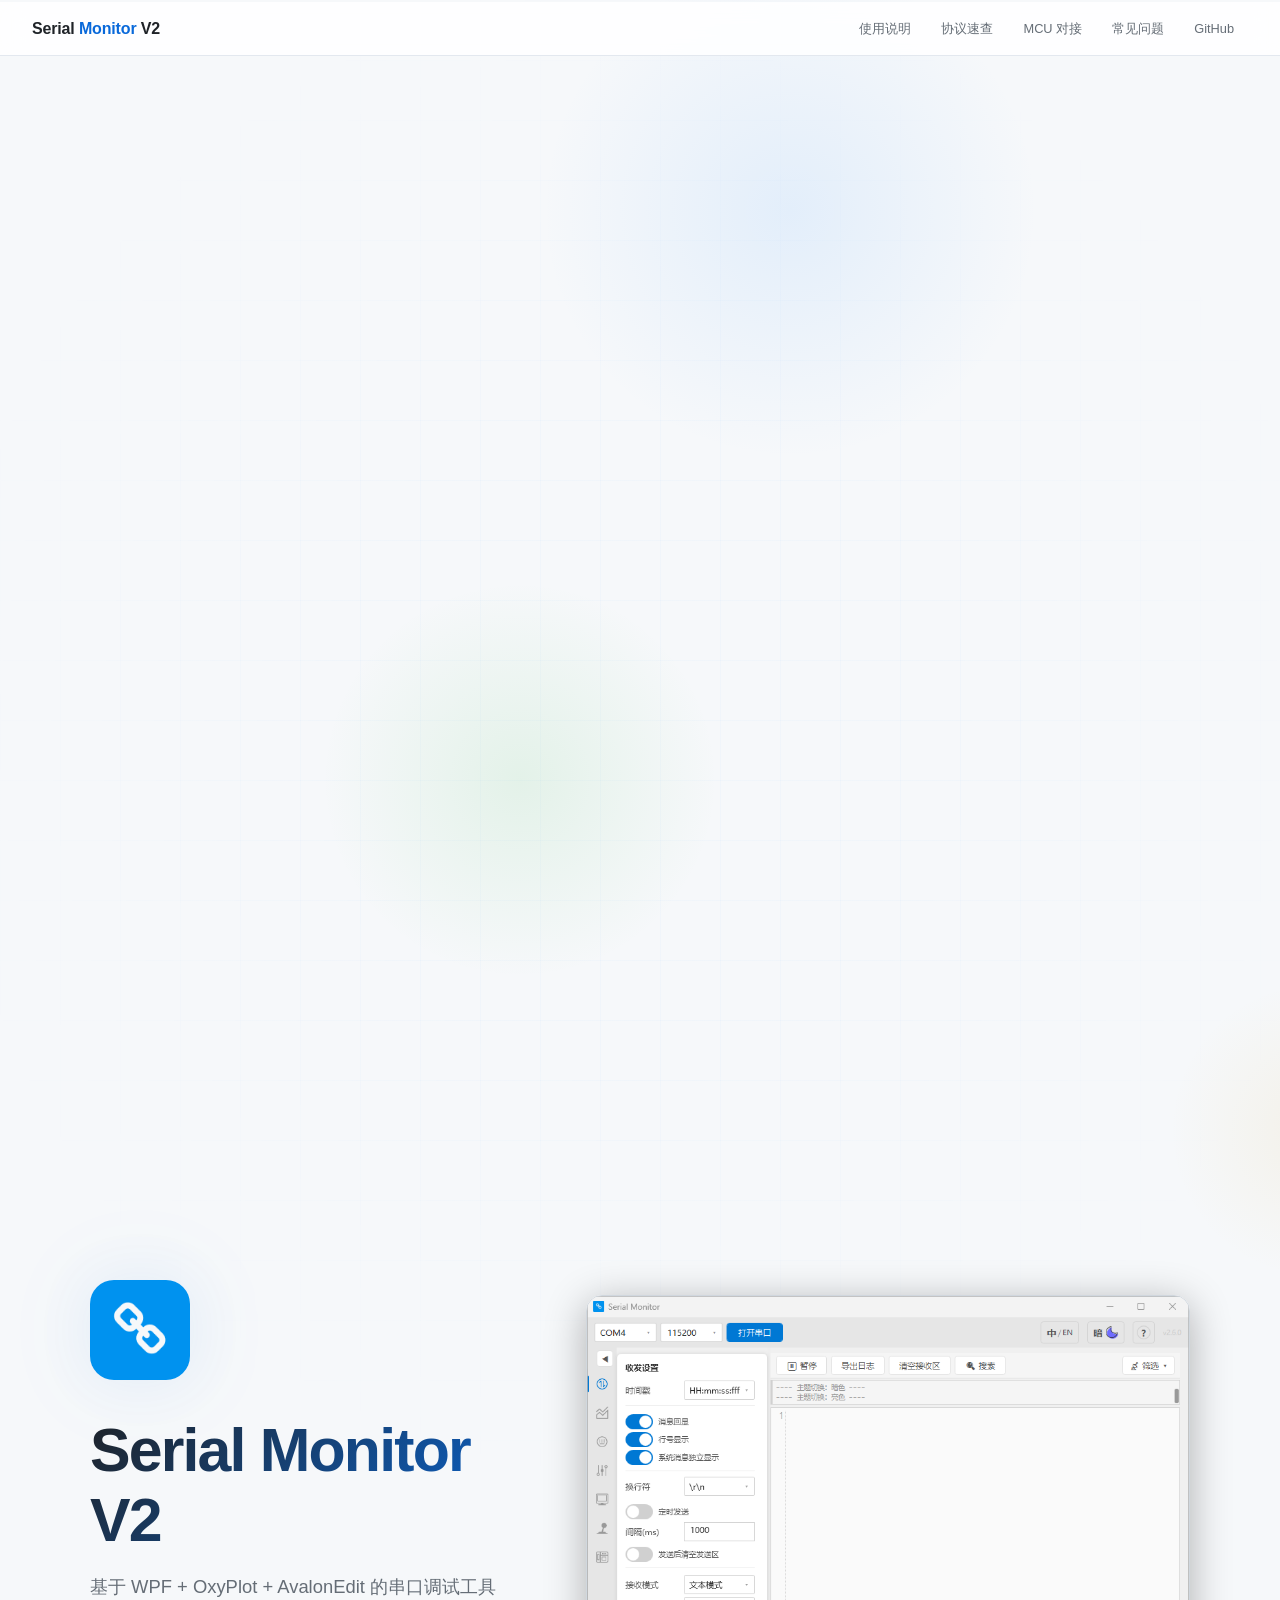
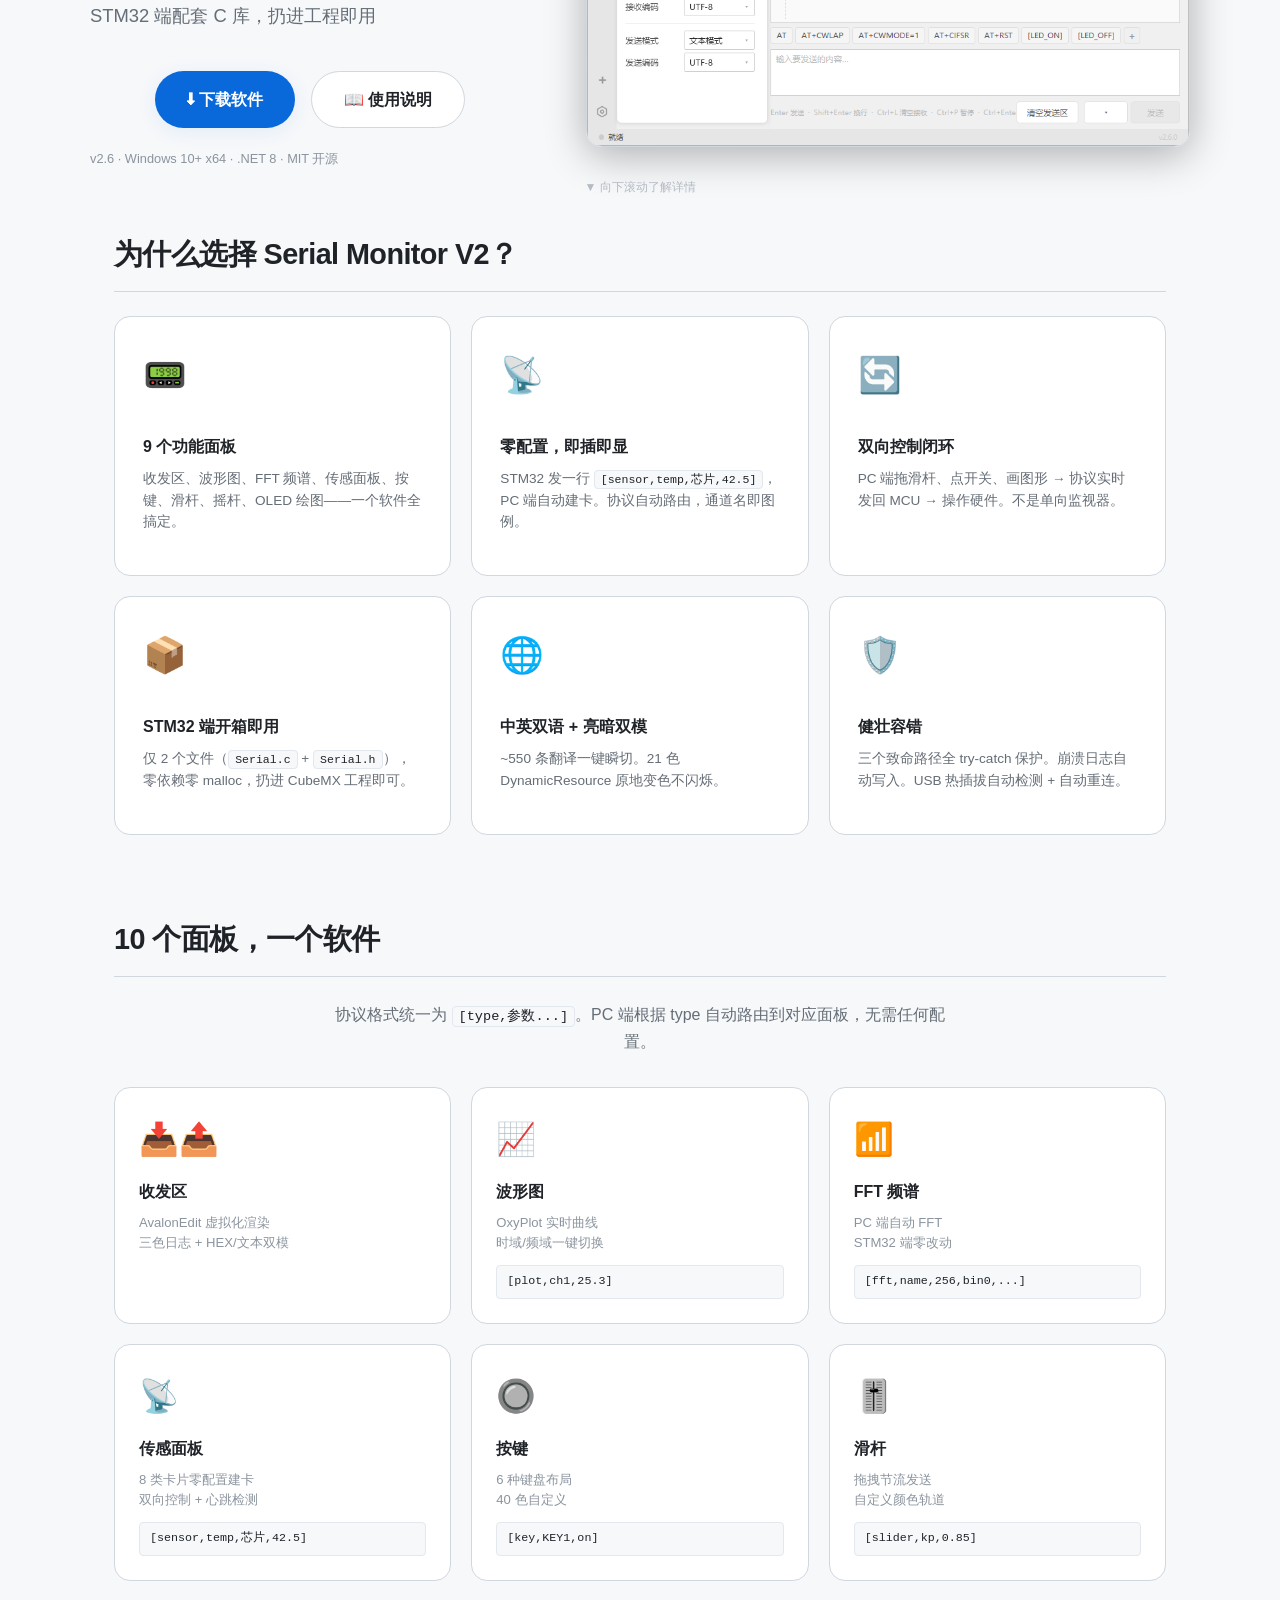
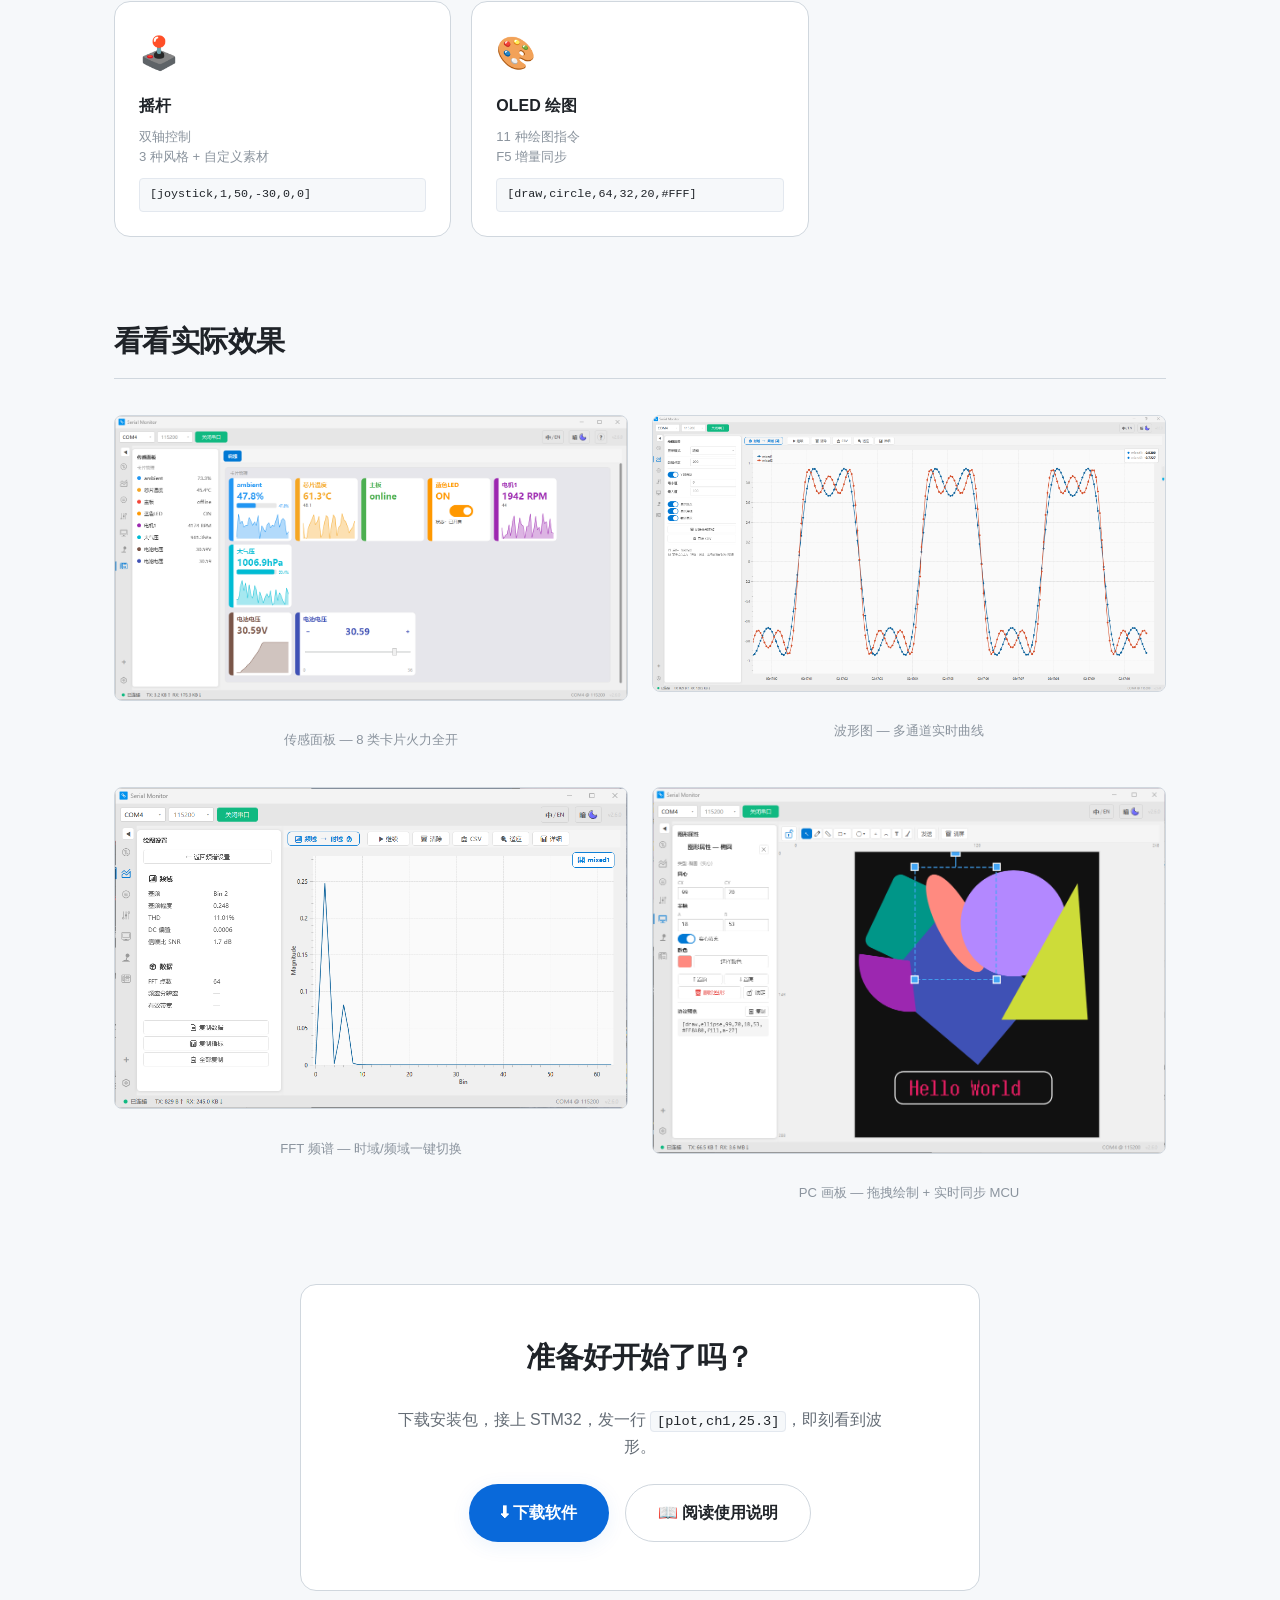
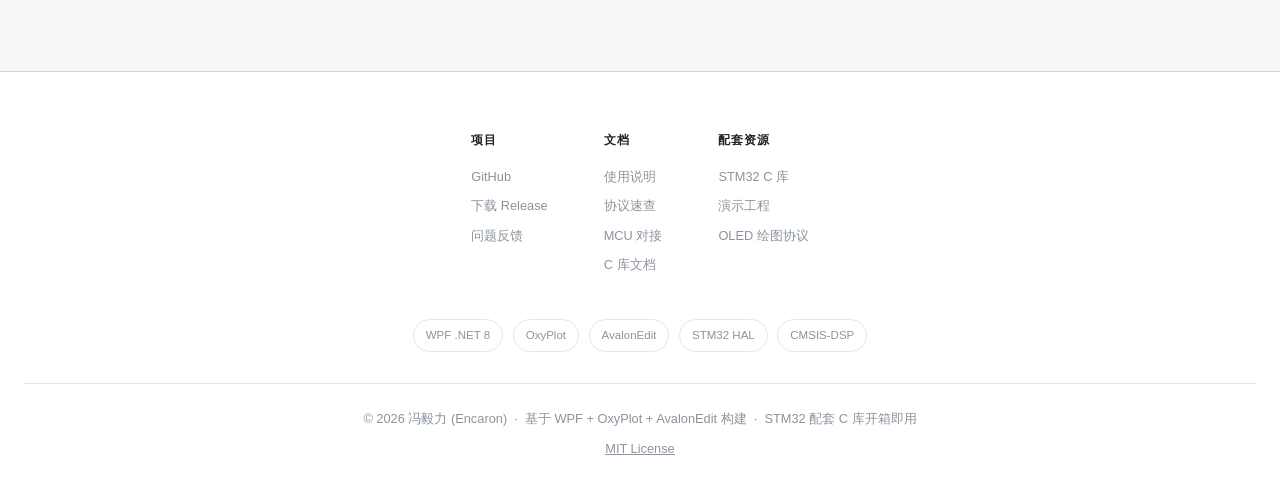
==== Serial Monitor V2/用户手册/index.html @ 31828196 "feat: 用户手册中文版 + 帮助按钮 + 清理 image 代码 - 新增 用户手册/ (3 页 HTML + CSS + JS + 20 张截图)   - index.html: 落地页 (He" ====
<!DOCTYPE html>
<html lang="zh-CN">
<head>
<meta charset="UTF-8">
<meta name="viewport" content="width=device-width, initial-scale=1.0">
<title>Serial Monitor V2 — 串口调试工具</title>
<link rel="stylesheet" href="manual.css">
</head>
<body>
<div id="scroll-progress"></div>

<!-- ═══════════ TOP NAV ═══════════ -->
<header id="topnav">
    <a href="index.html" class="brand">Serial <span>Monitor</span> V2</a>
    <nav>
        <a href="manual.html">使用说明</a>
        <a href="manual.html#protocol">协议速查</a>
        <a href="manual.html#mcu">MCU 对接</a>
        <a href="manual.html#faq">常见问题</a>
        <a href="https://github.com/Encaron/SerialMonitor" target="_blank">GitHub</a>
    </nav>
</header>

<!-- ═══════════ HERO — split layout ═══════════ -->
<section id="hero">
    <div class="hero-orb orb-1"></div>
    <div class="hero-orb orb-2"></div>
    <div class="hero-orb orb-3"></div>
    <div class="hero-particles"></div>
    <div class="hero-split">
        <div class="hero-left">
            <img src="images/logo.png" alt="Serial Monitor V2" class="logo-icon" style="object-fit:contain">
            <h1>Serial Monitor V2</h1>
            <p class="subtitle">
                基于 WPF + OxyPlot + AvalonEdit 的串口调试工具<br>
                STM32 端配套 C 库，扔进工程即用
            </p>
            <div class="hero-buttons">
                <a href="https://github.com/Encaron/SerialMonitor/releases" class="btn-hero primary" target="_blank">
                    ⬇ 下载软件
                </a>
                <a href="manual.html" class="btn-hero secondary">
                    📖 使用说明
                </a>
            </div>
            <p class="hero-meta">
                v2.6 · Windows 10+ x64 · .NET 8 · MIT 开源
            </p>
        </div>
        <div class="hero-right">
            <img src="images/overview.png" alt="Serial Monitor V2 主界面" class="hero-screenshot">
        </div>
    </div>
    <div class="scroll-hint">▼ 向下滚动了解详情</div>
</section>

<!-- ═══════════ FEATURES ═══════════ -->
<div class="content-section" id="home-features">
    <h2>为什么选择 Serial Monitor V2？</h2>
    <div class="feature-grid">
        <div class="feature-card">
            <div class="feature-icon">📟</div>
            <h4>9 个功能面板</h4>
            <p>收发区、波形图、FFT 频谱、传感面板、按键、滑杆、摇杆、OLED 绘图——一个软件全搞定。</p>
        </div>
        <div class="feature-card">
            <div class="feature-icon">📡</div>
            <h4>零配置，即插即显</h4>
            <p>STM32 发一行 <code>[sensor,temp,芯片,42.5]</code>，PC 端自动建卡。协议自动路由，通道名即图例。</p>
        </div>
        <div class="feature-card">
            <div class="feature-icon">🔄</div>
            <h4>双向控制闭环</h4>
            <p>PC 端拖滑杆、点开关、画图形 → 协议实时发回 MCU → 操作硬件。不是单向监视器。</p>
        </div>
        <div class="feature-card">
            <div class="feature-icon">📦</div>
            <h4>STM32 端开箱即用</h4>
            <p>仅 2 个文件（<code>Serial.c</code> + <code>Serial.h</code>），零依赖零 malloc，扔进 CubeMX 工程即可。</p>
        </div>
        <div class="feature-card">
            <div class="feature-icon">🌐</div>
            <h4>中英双语 + 亮暗双模</h4>
            <p>~550 条翻译一键瞬切。21 色 DynamicResource 原地变色不闪烁。</p>
        </div>
        <div class="feature-card">
            <div class="feature-icon">🛡️</div>
            <h4>健壮容错</h4>
            <p>三个致命路径全 try-catch 保护。崩溃日志自动写入。USB 热插拔自动检测 + 自动重连。</p>
        </div>
    </div>
</div>

<!-- ═══════════ PANELS STRIP ═══════════ -->
<div class="content-section">
    <h2>10 个面板，一个软件</h2>
    <p style="text-align:center;max-width:640px;margin:0 auto 32px">协议格式统一为 <code>[type,参数...]</code>。PC 端根据 type 自动路由到对应面板，无需任何配置。</p>
    <div class="panel-grid">
        <div class="panel-card"><div class="card-icon">📥📤</div><h4>收发区</h4><p>AvalonEdit 虚拟化渲染<br>三色日志 + HEX/文本双模</p></div>
        <div class="panel-card"><div class="card-icon">📈</div><h4>波形图</h4><p>OxyPlot 实时曲线<br>时域/频域一键切换</p><code>[plot,ch1,25.3]</code></div>
        <div class="panel-card"><div class="card-icon">📶</div><h4>FFT 频谱</h4><p>PC 端自动 FFT<br>STM32 端零改动</p><code>[fft,name,256,bin0,...]</code></div>
        <div class="panel-card"><div class="card-icon">📡</div><h4>传感面板</h4><p>8 类卡片零配置建卡<br>双向控制 + 心跳检测</p><code>[sensor,temp,芯片,42.5]</code></div>
        <div class="panel-card"><div class="card-icon">🔘</div><h4>按键</h4><p>6 种键盘布局<br>40 色自定义</p><code>[key,KEY1,on]</code></div>
        <div class="panel-card"><div class="card-icon">🎚️</div><h4>滑杆</h4><p>拖拽节流发送<br>自定义颜色轨道</p><code>[slider,kp,0.85]</code></div>
        <div class="panel-card"><div class="card-icon">🕹️</div><h4>摇杆</h4><p>双轴控制<br>3 种风格 + 自定义素材</p><code>[joystick,1,50,-30,0,0]</code></div>
        <div class="panel-card"><div class="card-icon">🎨</div><h4>OLED 绘图</h4><p>11 种绘图指令<br>F5 增量同步</p><code>[draw,circle,64,32,20,#FFF]</code></div>
    </div>
</div>

<!-- ═══════════ SHOWCASE ═══════════ -->
<div class="content-section">
    <h2>看看实际效果</h2>
    <div class="showcase-grid">
        <figure><img src="images/sensor-fire.png" alt="传感面板" loading="lazy"><figcaption>传感面板 — 8 类卡片火力全开</figcaption></figure>
        <figure><img src="images/plot-waveform.png" alt="波形图" loading="lazy"><figcaption>波形图 — 多通道实时曲线</figcaption></figure>
        <figure><img src="images/plot-fft.png" alt="FFT 频谱" loading="lazy"><figcaption>FFT 频谱 — 时域/频域一键切换</figcaption></figure>
        <figure><img src="images/oled-canvas.png" alt="PC 画板" loading="lazy"><figcaption>PC 画板 — 拖拽绘制 + 实时同步 MCU</figcaption></figure>
    </div>
</div>

<!-- ═══════════ CTA ═══════════ -->
<div class="content-section" style="text-align:center">
    <div class="cta-box">
        <h2 style="border:none;margin-bottom:12px">准备好开始了吗？</h2>
        <p style="max-width:500px;margin:0 auto 24px">下载安装包，接上 STM32，发一行 <code>[plot,ch1,25.3]</code>，即刻看到波形。</p>
        <div style="display:flex;gap:16px;justify-content:center;flex-wrap:wrap">
            <a href="https://github.com/Encaron/SerialMonitor/releases" class="btn-hero primary" target="_blank">⬇ 下载软件</a>
            <a href="manual.html" class="btn-hero secondary">📖 阅读使用说明</a>
        </div>
    </div>
</div>

<!-- ═══════════ FOOTER ═══════════ -->
<footer id="footer">
    <div class="footer-grid">
        <div class="footer-col">
            <h5>项目</h5>
            <a href="https://github.com/Encaron/SerialMonitor" target="_blank">GitHub</a>
            <a href="https://github.com/Encaron/SerialMonitor/releases" target="_blank">下载 Release</a>
            <a href="https://github.com/Encaron/SerialMonitor/issues" target="_blank">问题反馈</a>
        </div>
        <div class="footer-col">
            <h5>文档</h5>
            <a href="manual.html">使用说明</a>
            <a href="manual.html#protocol">协议速查</a>
            <a href="manual.html#mcu">MCU 对接</a>
            <a href="https://github.com/Encaron/SerialMonitor/blob/master/Serial_C_Language/README.md" target="_blank">C 库文档</a>
        </div>
        <div class="footer-col">
            <h5>配套资源</h5>
            <a href="https://github.com/Encaron/SerialMonitor/tree/master/Serial_C_Language" target="_blank">STM32 C 库</a>
            <a href="https://github.com/Encaron/SerialMonitor/tree/master/Serial_C_Language/example" target="_blank">演示工程</a>
            <a href="https://github.com/Encaron/SerialMonitor/blob/master/Serial%20Monitor%20V2/Docs/MCU/OLED绘图协议.md" target="_blank">OLED 绘图协议</a>
        </div>
    </div>

    <div class="tech-stack">
        <span>WPF .NET 8</span>
        <span>OxyPlot</span>
        <span>AvalonEdit</span>
        <span>STM32 HAL</span>
        <span>CMSIS-DSP</span>
    </div>

    <div class="copyright">
        <p>© 2026 冯毅力 (Encaron) &nbsp;·&nbsp; 基于 WPF + OxyPlot + AvalonEdit 构建 &nbsp;·&nbsp; STM32 配套 C 库开箱即用</p>
        <p style="margin-top:4px">
            <a href="https://github.com/Encaron/SerialMonitor/blob/master/LICENSE" target="_blank" style="color:var(--text-muted)">MIT License</a>
        </p>
    </div>
</footer>

<button id="back-to-top" title="回到顶部">↑</button>
<script src="manual.js"></script>
</body>
</html>
---- Serial Monitor V2/用户手册/manual.css ----
/* ═══════════════════════════════════════════════════════════
   Serial Monitor V2 — Landing Page + User Manual
   Dark-tech aesthetic, light/dark via prefers-color-scheme
   ═══════════════════════════════════════════════════════════ */

/* ── CSS Variables ── */
:root {
    --bg:            #0d1117;
    --bg-elevated:   #161b22;
    --bg-card:       #1c2333;
    --text:          #e6edf3;
    --text-secondary:#8b949e;
    --text-muted:    #6e7681;
    --accent:        #58a6ff;
    --accent-glow:   rgba(88,166,255,0.15);
    --green:         #3fb950;
    --green-glow:    rgba(63,185,80,0.2);
    --orange:        #d2991d;
    --code-bg:       #0d1117;
    --border:        #30363d;
    --border-subtle: #21262d;
    --table-stripe:  #161b22;
    --callout-bg:    #1a2332;
    --callout-border:#30363d;
    --radius:        8px;
    --radius-lg:     16px;
    --max-width:     1100px;
    --transition:    0.2s cubic-bezier(0.4, 0, 0.2, 1);
}

@media (prefers-color-scheme: light) {
    :root {
        --bg:            #f6f8fa;
        --bg-elevated:   #ffffff;
        --bg-card:       #ffffff;
        --text:          #1f2328;
        --text-secondary:#656d76;
        --text-muted:    #8b949e;
        --accent:        #0969da;
        --accent-glow:   rgba(9,105,218,0.08);
        --green:         #1a7f37;
        --green-glow:    rgba(26,127,55,0.1);
        --orange:        #9a6700;
        --code-bg:       #f6f8fa;
        --border:        #d0d7de;
        --border-subtle: #e3e8ef;
        --table-stripe:  #f6f8fa;
        --callout-bg:    #ddf4ff;
        --callout-border:#54aeff;
    }
}

/* ── Reset ── */
*, *::before, *::after { box-sizing: border-box; margin: 0; padding: 0; }
html { scroll-behavior: smooth; font-size: 16px; }
body {
    font-family: -apple-system, BlinkMacSystemFont, "Segoe UI", "Noto Sans SC",
                 "Helvetica Neue", Arial, sans-serif;
    background: var(--bg);
    color: var(--text);
    line-height: 1.7;
    overflow-x: hidden;
}

/* ── Scroll progress bar ── */
#scroll-progress {
    position: fixed; top: 0; left: 0; height: 2px;
    background: linear-gradient(90deg, var(--accent), var(--green));
    z-index: 200; width: 0%; transition: width 0.1s linear;
}

/* ── Top Nav Bar ── */
#topnav {
    position: fixed; top: 2px; left: 0; right: 0; z-index: 100;
    background: color-mix(in srgb, var(--bg-elevated) 85%, transparent);
    border-bottom: 1px solid var(--border-subtle);
    backdrop-filter: blur(12px); -webkit-backdrop-filter: blur(12px);
    display: flex; align-items: center; justify-content: space-between;
    padding: 0 32px; height: 54px;
}
#topnav .brand { font-weight: 700; font-size: 1rem; color: var(--text); text-decoration: none; letter-spacing: -0.01em; }
#topnav .brand span { color: var(--accent); }
#topnav nav { display: flex; gap: 2px; }
#topnav nav a {
    color: var(--text-secondary); text-decoration: none;
    font-size: 0.8rem; padding: 6px 14px; border-radius: 6px;
    transition: color var(--transition), background var(--transition);
}
#topnav nav a:hover { color: var(--text); background: var(--border-subtle); }
#topnav nav a:focus-visible { outline: 2px solid var(--accent); outline-offset: -2px; border-radius: 6px; }

/* ── Hero Section ── */
#hero {
    min-height: 100vh; display: flex; flex-direction: column;
    align-items: center; justify-content: center; text-align: center;
    padding: 80px 24px 60px;
    position: relative; overflow: hidden;
}
#hero::before {
    content: '';
    position: absolute; inset: 0;
    background-image:
        linear-gradient(rgba(88,166,255,0.03) 1px, transparent 1px),
        linear-gradient(90deg, rgba(88,166,255,0.03) 1px, transparent 1px);
    background-size: 60px 60px;
    mask-image: radial-gradient(ellipse 80% 60% at 50% 40%, black 30%, transparent 70%);
    -webkit-mask-image: radial-gradient(ellipse 80% 60% at 50% 40%, black 30%, transparent 70%);
}
#hero > * { position: relative; z-index: 1; }
#hero .logo-icon {
    width: 100px; height: 100px; margin-bottom: 28px;
    border-radius: 24px;
    box-shadow: 0 0 60px var(--accent-glow), 0 0 120px rgba(88,166,255,0.06);
    animation: logoPulse 3s ease-in-out infinite;
    background: transparent;
}
@keyframes logoPulse {
    0%, 100% { box-shadow: 0 0 60px var(--accent-glow), 0 0 120px rgba(88,166,255,0.06); }
    50% { box-shadow: 0 0 80px rgba(88,166,255,0.25), 0 0 160px rgba(88,166,255,0.1); }
}
#hero h1 {
    font-size: clamp(2.2rem, 5vw, 3.8rem); font-weight: 800;
    letter-spacing: -0.03em; line-height: 1.15; margin-bottom: 16px;
    background: linear-gradient(135deg, var(--text) 0%, var(--accent) 100%);
    -webkit-background-clip: text; -webkit-text-fill-color: transparent;
    background-clip: text;
}
#hero .subtitle {
    font-size: 1.15rem; color: var(--text-secondary); max-width: 560px;
    margin-bottom: 40px; line-height: 1.6;
}
#hero .hero-buttons { display: flex; gap: 16px; flex-wrap: wrap; justify-content: center; }
.btn-hero {
    display: inline-flex; align-items: center; gap: 8px;
    padding: 14px 32px; border-radius: 50px; font-size: 1rem;
    font-weight: 600; text-decoration: none; cursor: pointer;
    transition: transform var(--transition), box-shadow var(--transition), border-color var(--transition);
    border: none; position: relative;
}
.btn-hero:hover { transform: translateY(-2px); }
.btn-hero:focus-visible { outline: 2px solid var(--accent); outline-offset: 3px; }
.btn-hero.primary {
    background: var(--accent); color: #fff;
    box-shadow: 0 4px 20px var(--accent-glow);
}
.btn-hero.primary:hover { box-shadow: 0 6px 28px var(--accent-glow), 0 0 0 4px var(--accent-glow); }
.btn-hero.secondary {
    background: var(--bg-card); color: var(--text);
    border: 1px solid var(--border);
}
.btn-hero.secondary:hover { border-color: var(--accent); box-shadow: 0 2px 12px var(--accent-glow); }
#hero .scroll-hint {
    position: absolute; bottom: 32px; left: 50%; transform: translateX(-50%);
    color: var(--text-muted); font-size: 0.75rem;
    animation: bounce 2s ease-in-out infinite;
    opacity: 0.6;
}
@keyframes bounce {
    0%, 100% { transform: translateX(-50%) translateY(0); opacity: 0.6; }
    50% { transform: translateX(-50%) translateY(10px); opacity: 1; }
}

/* ── Features strip (old) ── */
#features-strip {
    display: flex; flex-wrap: wrap; justify-content: center; gap: 40px;
    max-width: var(--max-width); margin: -20px auto 80px; padding: 0 24px;
}
#features-strip .feat {
    text-align: center; flex: 1; min-width: 130px; max-width: 180px;
    padding: 20px 12px; border-radius: var(--radius);
    transition: background var(--transition);
}
#features-strip .feat:hover { background: var(--bg-card); }
#features-strip .feat .icon { font-size: 2rem; margin-bottom: 8px; transition: transform var(--transition); }
#features-strip .feat:hover .icon { transform: scale(1.15); }
#features-strip .feat .label { font-size: 0.85rem; font-weight: 600; color: var(--text); }
#features-strip .feat .desc { font-size: 0.75rem; color: var(--text-muted); margin-top: 4px; }

/* ── Hero floating orbs ── */
.hero-orb {
    position: absolute; border-radius: 50%; pointer-events: none; z-index: 0;
}
.orb-1 {
    width: 500px; height: 500px; top: -120px; right: -150px;
    background: radial-gradient(circle, rgba(88,166,255,0.12) 0%, transparent 70%);
    animation: orbFloat1 10s ease-in-out infinite;
}
.orb-2 {
    width: 400px; height: 400px; bottom: 5%; left: -120px;
    background: radial-gradient(circle, rgba(63,185,80,0.1) 0%, transparent 70%);
    animation: orbFloat2 8s ease-in-out infinite;
}
.orb-3 {
    width: 300px; height: 300px; top: 40%; left: 55%;
    background: radial-gradient(circle, rgba(210,153,29,0.08) 0%, transparent 70%);
    animation: orbFloat3 12s ease-in-out infinite;
}
@keyframes orbFloat1 {
    0%, 100% { transform: translate(0, 0) scale(1); }
    33%  { transform: translate(-40px, 30px) scale(1.1); }
    66%  { transform: translate(20px, -20px) scale(0.9); }
}
@keyframes orbFloat2 {
    0%, 100% { transform: translate(0, 0) scale(1); }
    50%  { transform: translate(50px, -25px) scale(1.15); }
}
@keyframes orbFloat3 {
    0%, 100% { transform: translate(0, 0) scale(1); }
    25%  { transform: translate(-30px, -30px) scale(0.85); }
    75%  { transform: translate(25px, 20px) scale(1.1); }
}

/* ── Hero twinkling particles ── */
.hero-particles {
    position: absolute; inset: 0; pointer-events: none; z-index: 0;
    background-image:
        radial-gradient(2px 2px at 10% 20%, rgba(88,166,255,0.7), transparent),
        radial-gradient(2px 2px at 25% 10%, rgba(88,166,255,0.5), transparent),
        radial-gradient(1px 1px at 35% 45%, rgba(255,255,255,0.6), transparent),
        radial-gradient(2px 2px at 55% 18%, rgba(63,185,80,0.6), transparent),
        radial-gradient(1px 1px at 70% 35%, rgba(88,166,255,0.7), transparent),
        radial-gradient(2px 2px at 80% 60%, rgba(210,153,29,0.55), transparent),
        radial-gradient(1px 1px at 15% 65%, rgba(255,255,255,0.5), transparent),
        radial-gradient(2px 2px at 45% 75%, rgba(63,185,80,0.6), transparent),
        radial-gradient(1px 1px at 60% 85%, rgba(88,166,255,0.65), transparent),
        radial-gradient(2px 2px at 88% 15%, rgba(210,153,29,0.55), transparent),
        radial-gradient(1px 1px at 92% 50%, rgba(255,255,255,0.5), transparent),
        radial-gradient(2px 2px at 30% 90%, rgba(88,166,255,0.6), transparent);
    animation: particlesFade 3s ease-in-out infinite alternate;
}
@keyframes particlesFade {
    0% { opacity: 0.5; }
    100% { opacity: 1; }
}

/* ── Hero split layout ── */
.hero-split {
    display: flex; align-items: center; gap: 56px; max-width: 1100px;
    width: 100%; text-align: left;
}
.hero-left { flex: 0 0 auto; max-width: 440px; }
.hero-right { flex: 1; min-width: 0; }
.hero-screenshot {
    width: 100%; border-radius: var(--radius-lg);
    border: 1px solid var(--border);
    box-shadow: 0 8px 40px rgba(0,0,0,0.3);
    transition: box-shadow var(--transition);
}
.hero-screenshot:hover { box-shadow: 0 12px 56px rgba(88,166,255,0.15); }
.hero-meta {
    margin-top: 20px; font-size: 0.8rem; color: var(--text-muted);
}

/* ── Feature cards grid ── */
.feature-grid {
    display: grid; grid-template-columns: repeat(auto-fill, minmax(300px, 1fr));
    gap: 20px; margin: 24px 0;
}
.feature-card {
    background: var(--bg-card); border: 1px solid var(--border);
    border-radius: var(--radius-lg); padding: 28px;
    transition: border-color var(--transition), box-shadow var(--transition);
}
.feature-card:hover {
    border-color: var(--accent);
    box-shadow: 0 4px 20px var(--accent-glow);
}
.feature-card .feature-icon { font-size: 2.2rem; margin-bottom: 14px; }
.feature-card h4 { font-size: 1.05rem; margin: 0 0 8px; color: var(--text); }
.feature-card p { font-size: 0.85rem; color: var(--text-muted); margin: 0; line-height: 1.6; }
.feature-card code { font-size: 0.78rem; }

/* ── Showcase grid ── */
.showcase-grid {
    display: grid; grid-template-columns: repeat(auto-fill, minmax(400px, 1fr));
    gap: 24px; margin: 24px 0;
}
.showcase-grid figure { margin: 0; }
.showcase-grid img {
    width: 100%; border-radius: var(--radius); border: 1px solid var(--border);
    transition: transform var(--transition), box-shadow var(--transition);
}
.showcase-grid img:hover { transform: translateY(-3px); box-shadow: 0 8px 30px rgba(0,0,0,0.25); }
.showcase-grid figcaption {
    text-align: center; font-size: 0.82rem; color: var(--text-muted); margin-top: 8px;
}

/* ── CTA box ── */
.cta-box {
    background: var(--bg-card); border: 1px solid var(--border);
    border-radius: var(--radius-lg); padding: 48px 24px;
    max-width: 680px; margin: 0 auto;
}

/* ── Content sections ── */
.content-section {
    max-width: var(--max-width); margin: 0 auto 80px; padding: 0 24px;
}
.content-section h2 {
    font-size: 1.8rem; font-weight: 700; margin-bottom: 24px;
    padding-bottom: 12px; border-bottom: 1px solid var(--border);
    letter-spacing: -0.02em;
}
.content-section h3 {
    font-size: 1.4rem; font-weight: 700; margin: 40px 0 16px;
    padding-left: 14px; border-left: 3px solid var(--accent);
    color: var(--accent);
}
.content-section h4 {
    font-size: 1rem; font-weight: 600; margin: 28px 0 8px;
    color: var(--text);
}
.content-section p { margin-bottom: 14px; color: var(--text-secondary); }
.content-section p strong { color: var(--text); }
.content-section a { color: var(--accent); text-decoration: none; }
.content-section a:hover { text-decoration: underline; }
.content-section ol { padding-left: 24px; margin-bottom: 14px; color: var(--text-secondary); }
.content-section ol li { margin-bottom: 8px; }

/* ── Section entrance animation ── */
.content-section {
    animation: fadeUp 0.5s ease-out both;
    animation-timeline: view();
    animation-range: entry 5% cover 15%;
}
@keyframes fadeUp {
    from { opacity: 0; transform: translateY(20px); }
    to   { opacity: 1; transform: translateY(0); }
}

/* ── Code blocks ── */
.content-section pre {
    background: var(--code-bg); border: 1px solid var(--border);
    padding: 16px 20px; border-radius: var(--radius); overflow-x: auto;
    font-family: "Cascadia Code", "Fira Code", "JetBrains Mono", "SF Mono", Consolas, "Microsoft YaHei", "Noto Sans SC", monospace;
    font-size: 0.85rem; line-height: 1.75; margin: 16px 0; tab-size: 4;
    position: relative; color: var(--text);
}
/* Language tag */
.content-section pre[data-lang]::before {
    content: attr(data-lang);
    position: absolute; top: 0; left: 0;
    padding: 3px 10px; font-size: 0.62rem; font-weight: 700;
    text-transform: uppercase; letter-spacing: 0.08em;
    color: var(--text-muted); background: var(--border-subtle);
    border-radius: var(--radius) 0 var(--radius) 0;
    font-family: system-ui, sans-serif; pointer-events: none;
}
/* Copy button — appears on hover */
.content-section pre .copy-btn {
    position: absolute; top: 8px; right: 8px;
    width: 30px; height: 30px; padding: 0;
    font-size: 0.85rem; color: var(--text-muted);
    background: var(--bg-elevated); border: 1px solid var(--border);
    border-radius: 6px; cursor: pointer; opacity: 0;
    display: flex; align-items: center; justify-content: center;
    transition: opacity 0.15s, color 0.15s, border-color 0.15s;
}
.content-section pre:hover .copy-btn { opacity: 1; }
.content-section pre .copy-btn:hover { color: var(--text); border-color: var(--accent); }
.content-section pre .copy-btn.copied { color: var(--green); border-color: var(--green); opacity: 1; }
/* Inline code */
.content-section code {
    font-family: "Cascadia Code", "Fira Code", "JetBrains Mono", "SF Mono", Consolas, "Microsoft YaHei", "Noto Sans SC", monospace;
    font-size: 0.85em; background: var(--code-bg); padding: 2px 6px;
    border-radius: 4px; border: 1px solid var(--border-subtle);
    color: var(--text);
}
.content-section pre code {
    background: none; padding: 0; border: none; font-size: inherit; color: inherit;
}
/* Syntax highlight colors */
.hl-cmt { color: #6a9955; font-style: italic; }  /* comments — green */
.hl-pp  { color: #c586c0; }                       /* preprocessor — purple */
.hl-str { color: #ce9178; }                       /* strings — orange */
.hl-num { color: #b5cea8; }                       /* numbers — light green */
.hl-kw  { color: #569cd6; }                       /* keywords — blue */
.hl-fn  { color: #dcdcaa; }                       /* functions — yellow */

@media (prefers-color-scheme: light) {
    .hl-cmt { color: #6a737d; }
    .hl-pp  { color: #d73a49; }
    .hl-str { color: #032f62; }
    .hl-num { color: #005cc5; }
    .hl-kw  { color: #d73a49; }
    .hl-fn  { color: #6f42c1; }
}

/* ── Tables ── */
.content-section table {
    width: 100%; border-collapse: collapse; margin: 16px 0; font-size: 0.84rem;
    border: 1px solid var(--border); border-radius: var(--radius); overflow: hidden;
}
.content-section th {
    background: var(--bg-elevated); text-align: left; padding: 10px 14px;
    font-weight: 600; border-bottom: 2px solid var(--border);
    font-size: 0.73rem; text-transform: uppercase; letter-spacing: 0.05em;
    color: var(--text-muted); position: sticky; top: 56px; z-index: 2;
}
.content-section td { padding: 9px 14px; border-bottom: 1px solid var(--border-subtle); color: var(--text-secondary); }
.content-section tr:last-child td { border-bottom: none; }
.content-section tr:nth-child(even) td { background: var(--table-stripe); }
.content-section tr:hover td { background: var(--border-subtle); }

/* ── Images ──
   图片策略：当前只有亮色截图（软件亮色主题下截取）。
   暗色模式下 CSS 自动压暗，避免亮图刺眼。
   未来想补暗色截图时，改用 <picture> 双源：
     <picture>
       <source srcset="images/xxx-dark.png" media="(prefers-color-scheme: dark)">
       <img src="images/xxx.png" alt="...">
     </picture>
   然后删除下面的 brightness filter。 */
.content-section img {
    max-width: 100%; border-radius: var(--radius); border: 1px solid var(--border); margin: 12px 0;
    transition: box-shadow var(--transition);
}
.content-section img:hover { box-shadow: 0 4px 24px rgba(0,0,0,0.2); }

/* 暗色模式 — 压暗亮色截图（有了暗色截图后删除此规则） */
@media (prefers-color-scheme: dark) {
    .content-section img { filter: brightness(0.85) contrast(0.95); }
}

/* ── Keyboard keys ── */
kbd {
    display: inline-block; padding: 2px 7px; font-size: 0.78rem;
    font-family: Consolas, "SF Mono", monospace; font-weight: 600;
    background: var(--bg-elevated); border: 1px solid var(--border);
    border-radius: 4px; box-shadow: 0 1px 0 var(--border);
    color: var(--text); line-height: 1.4;
}

/* ── Callouts ── */
.callout {
    background: var(--callout-bg); border-left: 3px solid var(--accent);
    padding: 14px 18px; border-radius: 0 var(--radius) var(--radius) 0;
    margin: 20px 0; font-size: 0.88rem; color: var(--text-secondary);
}
.callout strong { color: var(--text); }
.callout.warn {
    background: #fffbeb; border-left-color: #f59e0b;
}
.callout ul { padding-left: 20px; margin-top: 6px; }
.callout ul li { margin-bottom: 4px; }

@media (prefers-color-scheme: dark) {
    .callout.warn { background: #2d2416; border-left-color: #d97706; }
}

/* ── Panel cards grid ── */
.panel-grid {
    display: grid; grid-template-columns: repeat(auto-fill, minmax(280px, 1fr));
    gap: 20px; margin: 24px 0;
}
.panel-card {
    background: var(--bg-card); border: 1px solid var(--border);
    border-radius: var(--radius-lg); padding: 24px;
    transition: border-color var(--transition), transform var(--transition), box-shadow var(--transition);
    cursor: default;
}
.panel-card:hover {
    border-color: var(--accent);
    transform: translateY(-3px);
    box-shadow: 0 8px 30px var(--accent-glow);
}
.panel-card .card-icon { font-size: 2rem; margin-bottom: 12px; }
.panel-card h4 { font-size: 1rem; margin: 0 0 8px; color: var(--text); }
.panel-card p { font-size: 0.82rem; color: var(--text-muted); margin: 0; line-height: 1.5; }
.panel-card code { font-size: 0.73rem; display: block; margin-top: 12px; padding: 6px 10px; }

/* ── Footer ── */
#footer {
    background: var(--bg-elevated); border-top: 1px solid var(--border);
    padding: 56px 24px 36px; text-align: center; font-size: 0.8rem;
    color: var(--text-muted); line-height: 2;
}
#footer .footer-grid {
    display: flex; flex-wrap: wrap; justify-content: center; gap: 56px;
    max-width: var(--max-width); margin: 0 auto 36px; text-align: left;
}
#footer .footer-col h5 {
    font-size: 0.75rem; font-weight: 700; color: var(--text);
    margin-bottom: 10px; text-transform: uppercase; letter-spacing: 0.08em;
}
#footer .footer-col a {
    color: var(--text-muted); text-decoration: none; display: block;
    padding: 2px 0; transition: color var(--transition);
}
#footer .footer-col a:hover { color: var(--accent); }
#footer .tech-stack { margin: 20px 0; }
#footer .tech-stack span {
    display: inline-block; background: var(--bg-card); border: 1px solid var(--border-subtle);
    padding: 4px 12px; border-radius: 20px; margin: 3px; font-size: 0.72rem;
    transition: border-color var(--transition), color var(--transition);
}
#footer .tech-stack span:hover { border-color: var(--accent); color: var(--text); }
#footer .copyright { margin-top: 28px; padding-top: 22px; border-top: 1px solid var(--border-subtle); }

/* ── Back to top button ── */
#back-to-top {
    position: fixed; bottom: 28px; right: 28px; z-index: 90;
    width: 42px; height: 42px; border-radius: 50%;
    background: var(--bg-card); border: 1px solid var(--border);
    color: var(--text-secondary); font-size: 1.1rem; cursor: pointer;
    display: flex; align-items: center; justify-content: center;
    opacity: 0; transform: translateY(12px); pointer-events: none;
    transition: opacity var(--transition), transform var(--transition), border-color var(--transition);
}
#back-to-top.visible { opacity: 1; transform: translateY(0); pointer-events: auto; }
#back-to-top:hover { border-color: var(--accent); color: var(--accent); }

/* ── Scrollbar ── */
::-webkit-scrollbar { width: 8px; }
::-webkit-scrollbar-track { background: var(--bg); }
::-webkit-scrollbar-thumb { background: var(--border); border-radius: 4px; }
::-webkit-scrollbar-thumb:hover { background: var(--text-muted); }

/* ── Responsive ── */
@media (max-width: 768px) {
    #topnav { padding: 0 16px; }
    #topnav nav { display: none; }
    #hero { padding: 100px 16px 60px; min-height: auto; }
    #hero h1 { font-size: 2rem; }
    #hero .subtitle { font-size: 1rem; }
    .hero-split { flex-direction: column; gap: 32px; text-align: center; }
    .hero-left { max-width: 100%; }
    .hero-right { width: 100%; }
    .btn-hero { padding: 12px 24px; font-size: 0.9rem; }
    .content-section { padding: 0 16px; }
    .panel-grid { grid-template-columns: 1fr; }
    .feature-grid { grid-template-columns: 1fr; }
    .showcase-grid { grid-template-columns: 1fr; }
    #footer .footer-grid { flex-direction: column; gap: 28px; text-align: center; }
    #back-to-top { bottom: 16px; right: 16px; }
}

/* ═══════════ DOC LAYOUT (manual.html) — sidebar + content ═══════════ */
.doc-body {
    display: flex; min-height: 100vh;
    padding-top: 56px;
}
.doc-sidebar {
    width: 250px; min-width: 250px;
    position: fixed; top: 56px; left: 0; bottom: 0;
    background: var(--bg-elevated); border-right: 1px solid var(--border);
    overflow-y: auto; z-index: 50;
    display: flex; flex-direction: column;
}

/* Sidebar brand header */
.doc-sidebar .sb-brand {
    padding: 22px 22px 16px;
    font-weight: 700; font-size: 0.95rem; color: var(--text);
    letter-spacing: -0.01em; flex-shrink: 0;
}
.doc-sidebar .sb-brand span { color: var(--accent); }
.doc-sidebar .sb-brand .ver {
    font-size: 0.65rem; font-weight: 400; color: var(--text-muted); margin-left: 6px;
}

/* Section groups */
.doc-sidebar .sect-group {
    padding: 0 12px; margin-bottom: 6px;
}
.doc-sidebar .sect-title {
    padding: 14px 10px 6px; font-size: 0.68rem; font-weight: 700;
    text-transform: uppercase; letter-spacing: 0.08em;
    color: var(--text-muted); cursor: pointer; user-select: none;
    transition: color var(--transition);
    display: flex; align-items: center; justify-content: space-between;
}
.doc-sidebar .sect-title::after {
    content: '▾'; font-size: 0.6rem; transition: transform var(--transition);
    opacity: 0.5;
}
.doc-sidebar .sect-group.collapsed .sect-title::after {
    transform: rotate(-90deg);
}
.doc-sidebar .sect-title:hover { color: var(--text); }
.doc-sidebar .sect-title:hover::after { opacity: 1; }

/* Nav links — pill style */
.doc-sidebar a {
    display: block; padding: 7px 10px; margin: 1px 0;
    font-size: 0.96rem; color: var(--text-secondary); text-decoration: none;
    border-radius: 6px;
    transition: color var(--transition), background var(--transition);
}
.doc-sidebar a:hover { color: var(--text); background: var(--border-subtle); }
.doc-sidebar a.active {
    color: var(--accent); background: var(--accent-glow);
    font-weight: 600;
}
.doc-sidebar a.sub {
    padding-left: 24px; font-size: 0.96rem;
    position: relative; font-weight: 600;
    color: var(--text);
}
/* Tree line for sub-items */
.doc-sidebar a.sub::before {
    content: ''; position: absolute; left: 10px; top: 0; bottom: 0;
    width: 1px; background: var(--border-subtle);
}
/* Level 3 — sub-sub items */
.doc-sidebar a.sub-sub {
    padding-left: 42px; font-size: 0.82rem;
    position: relative; color: var(--text-muted);
}
.doc-sidebar a.sub-sub::before {
    content: ''; position: absolute; left: 26px; top: 0; bottom: 0;
    width: 1px; background: var(--border-subtle);
}
.doc-sidebar a.sub-sub.active { color: var(--accent); }
.doc-sidebar a.sub-sub:hover { color: var(--text); }

/* Collapsed group hides links */
.doc-sidebar .sect-group.collapsed a { display: none; }
.doc-sidebar .sect-group.collapsed .sect-title { margin-bottom: 0; }

/* Sidebar footer */
.doc-sidebar .sb-footer {
    margin-top: auto; padding: 16px 22px; flex-shrink: 0;
    border-top: 1px solid var(--border-subtle);
}
.doc-sidebar .sb-footer a {
    font-size: 0.75rem; color: var(--text-muted); text-decoration: none;
    display: block; padding: 2px 0;
}
.doc-sidebar .sb-footer a:hover { color: var(--text); }

.doc-content {
    margin-left: 250px; flex: 1; min-width: 0;
    padding: 48px 64px 120px; max-width: 1100px;
}

@media (max-width: 860px) {
    .doc-sidebar {
        width: 100%; min-width: unset; position: relative; top: auto;
        height: auto; border-right: none; border-bottom: 1px solid var(--border);
        padding: 0; overflow-y: visible;
    }
    .doc-sidebar .sb-brand { padding: 12px 16px 8px; }
    .doc-sidebar .sect-group { padding: 0 8px; margin-bottom: 0; }
    .doc-sidebar .sect-title { padding: 8px 10px 4px; font-size: 0.7rem; }
    .doc-sidebar a { display: inline-block; padding: 4px 10px; margin: 0; font-size: 0.8rem; }
    .doc-sidebar a.sub { padding-left: 10px; }
    .doc-sidebar a.sub::before { display: none; }
    .doc-sidebar .sb-footer { display: none; }
    .doc-body { flex-direction: column; }
    .doc-content { margin-left: 0; padding: 24px 16px 80px; }
}

/* ── Print ── */
@media print {
    #topnav, #hero, #footer, #back-to-top, #scroll-progress,
    .doc-sidebar { display: none; }
    body { font-size: 11pt; background: #fff; color: #000; }
    .content-section { max-width: 100%; animation: none; }
    .doc-content { margin-left: 0; padding: 0; }
    pre, code { background: #f5f5f5; color: #000; border: 1px solid #ccc; }
}
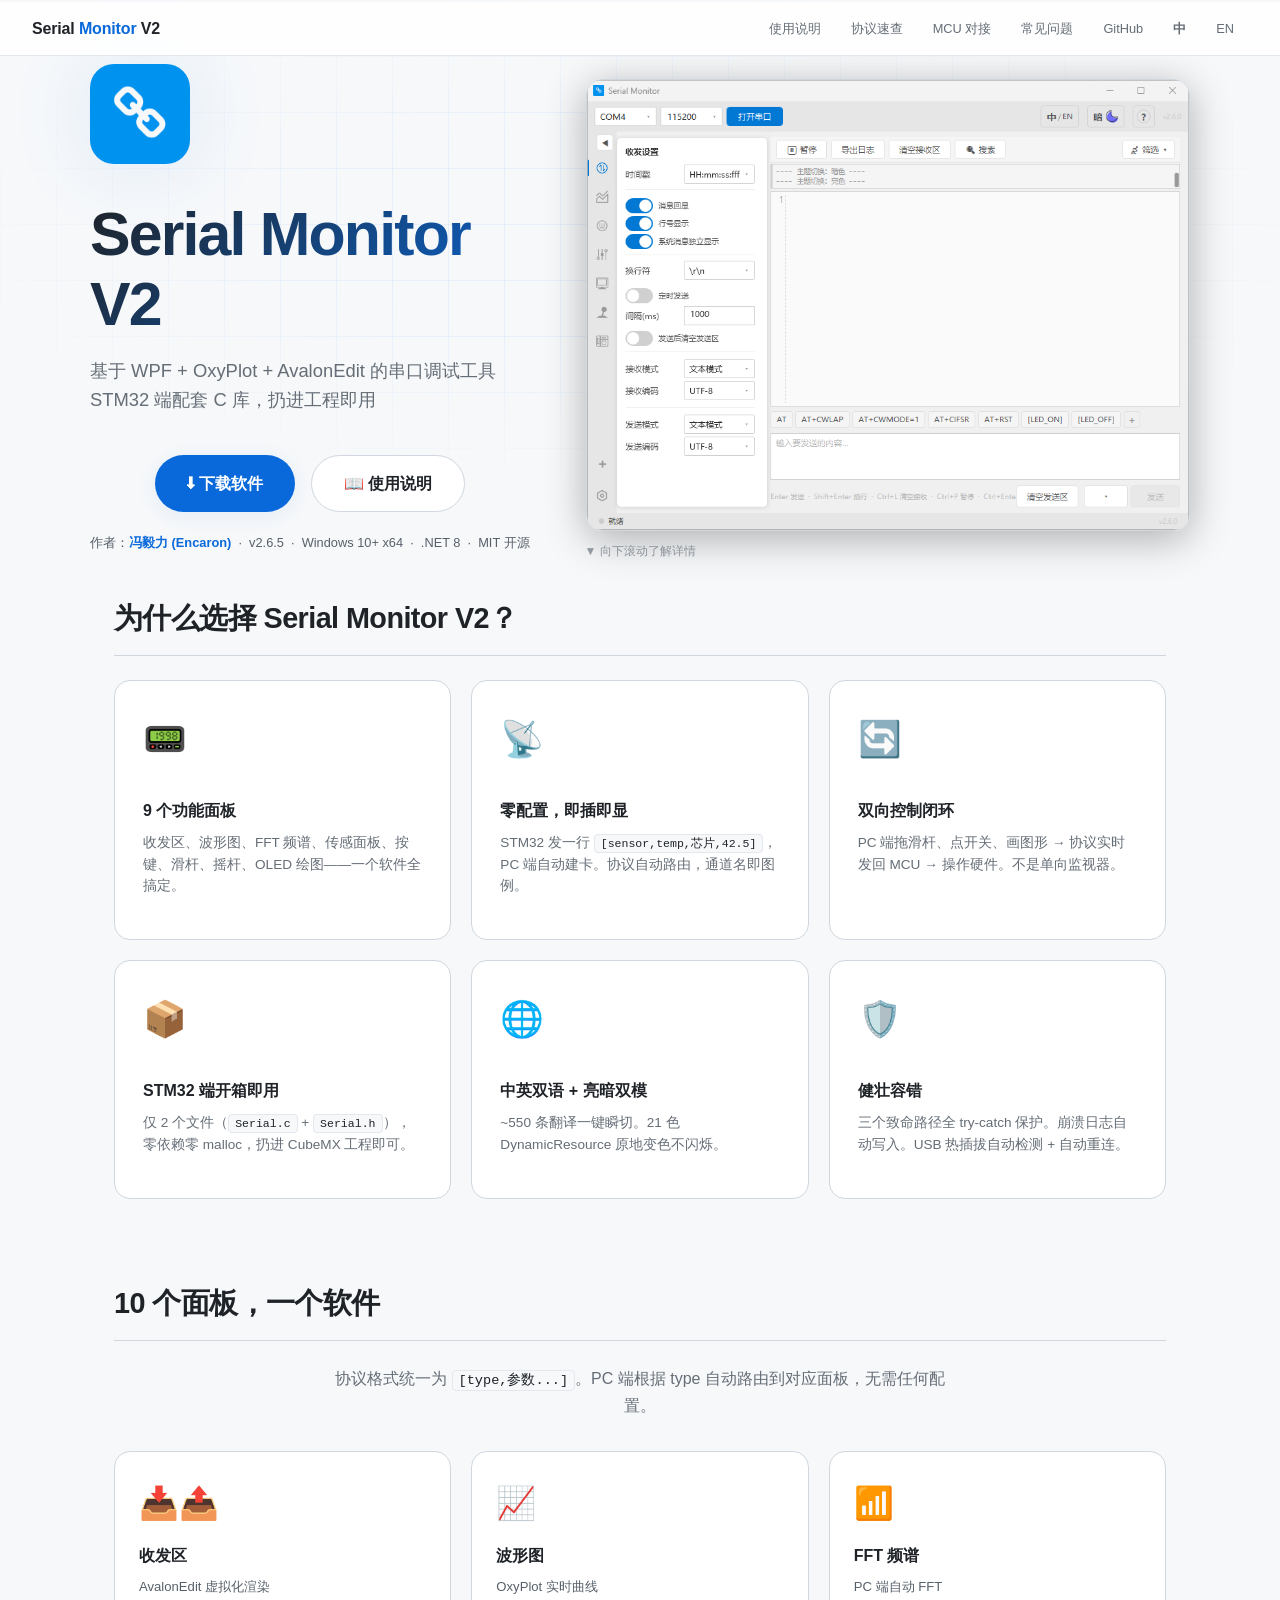
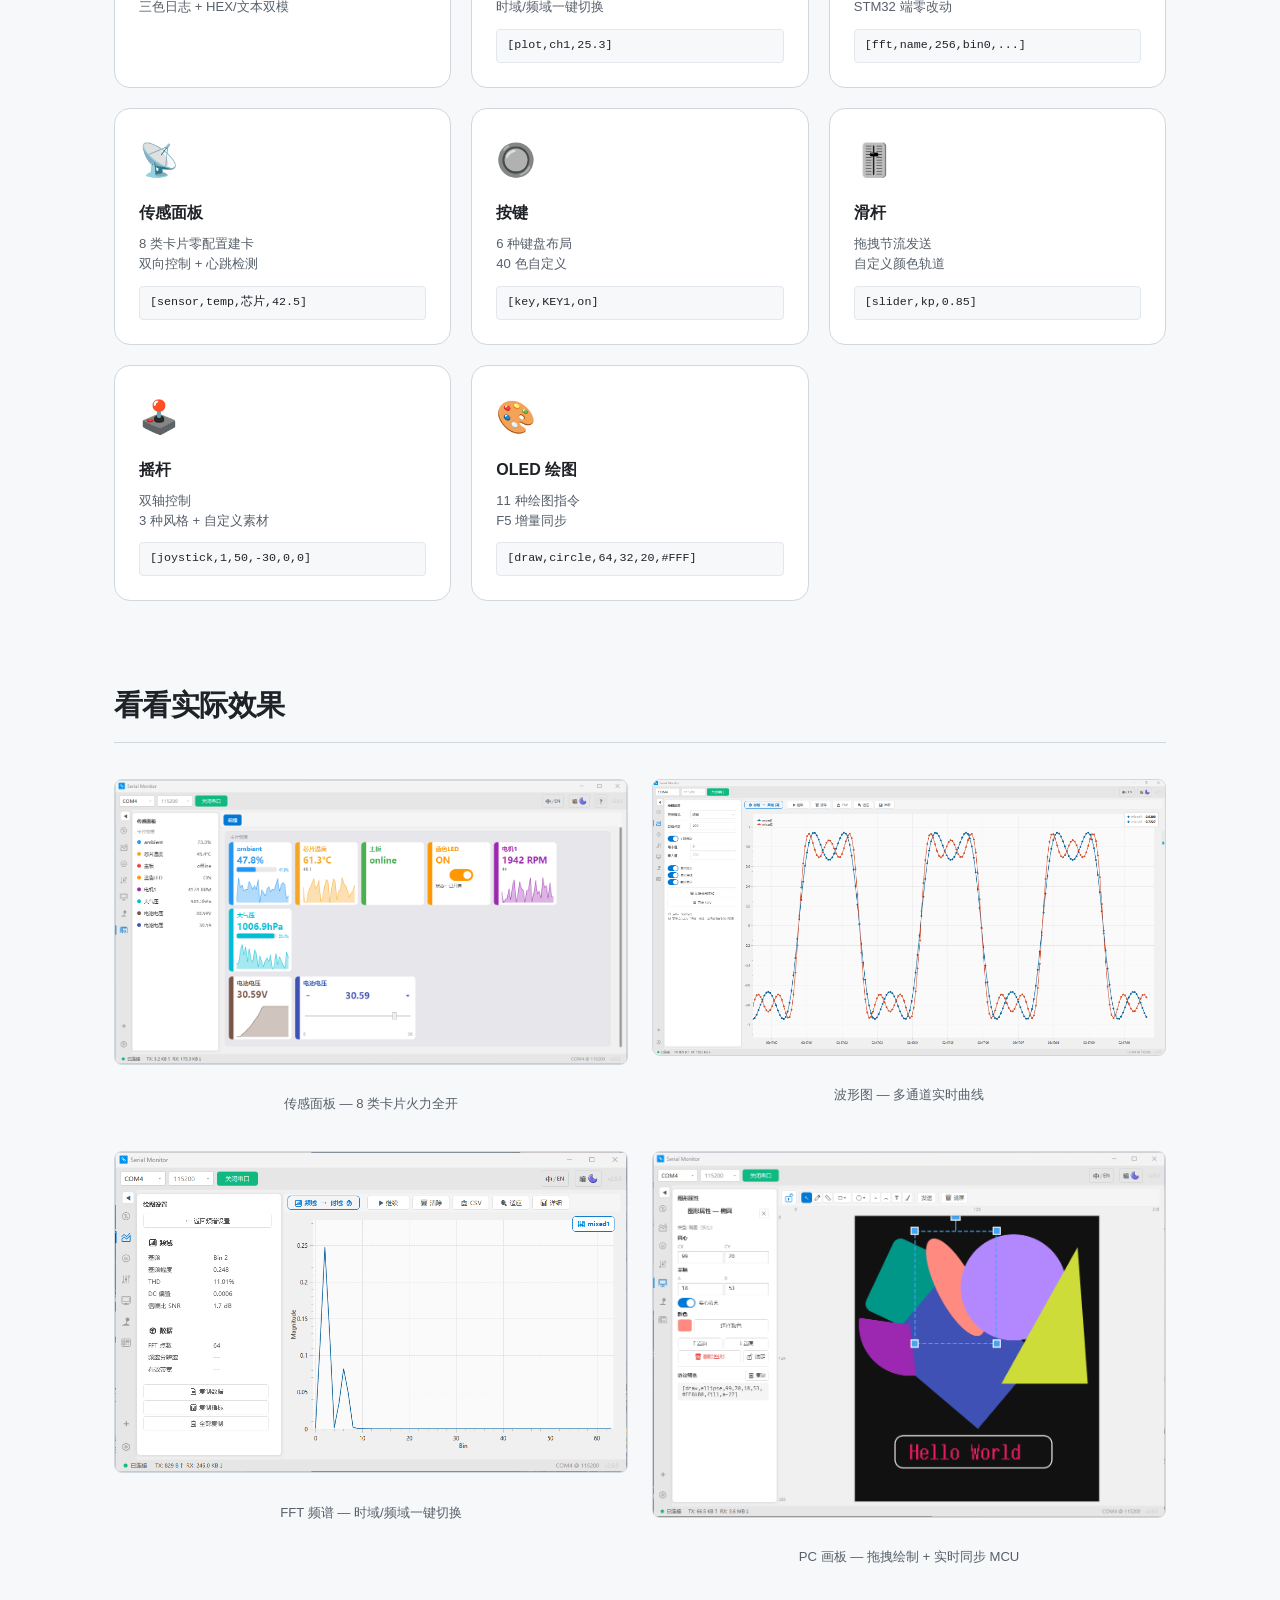
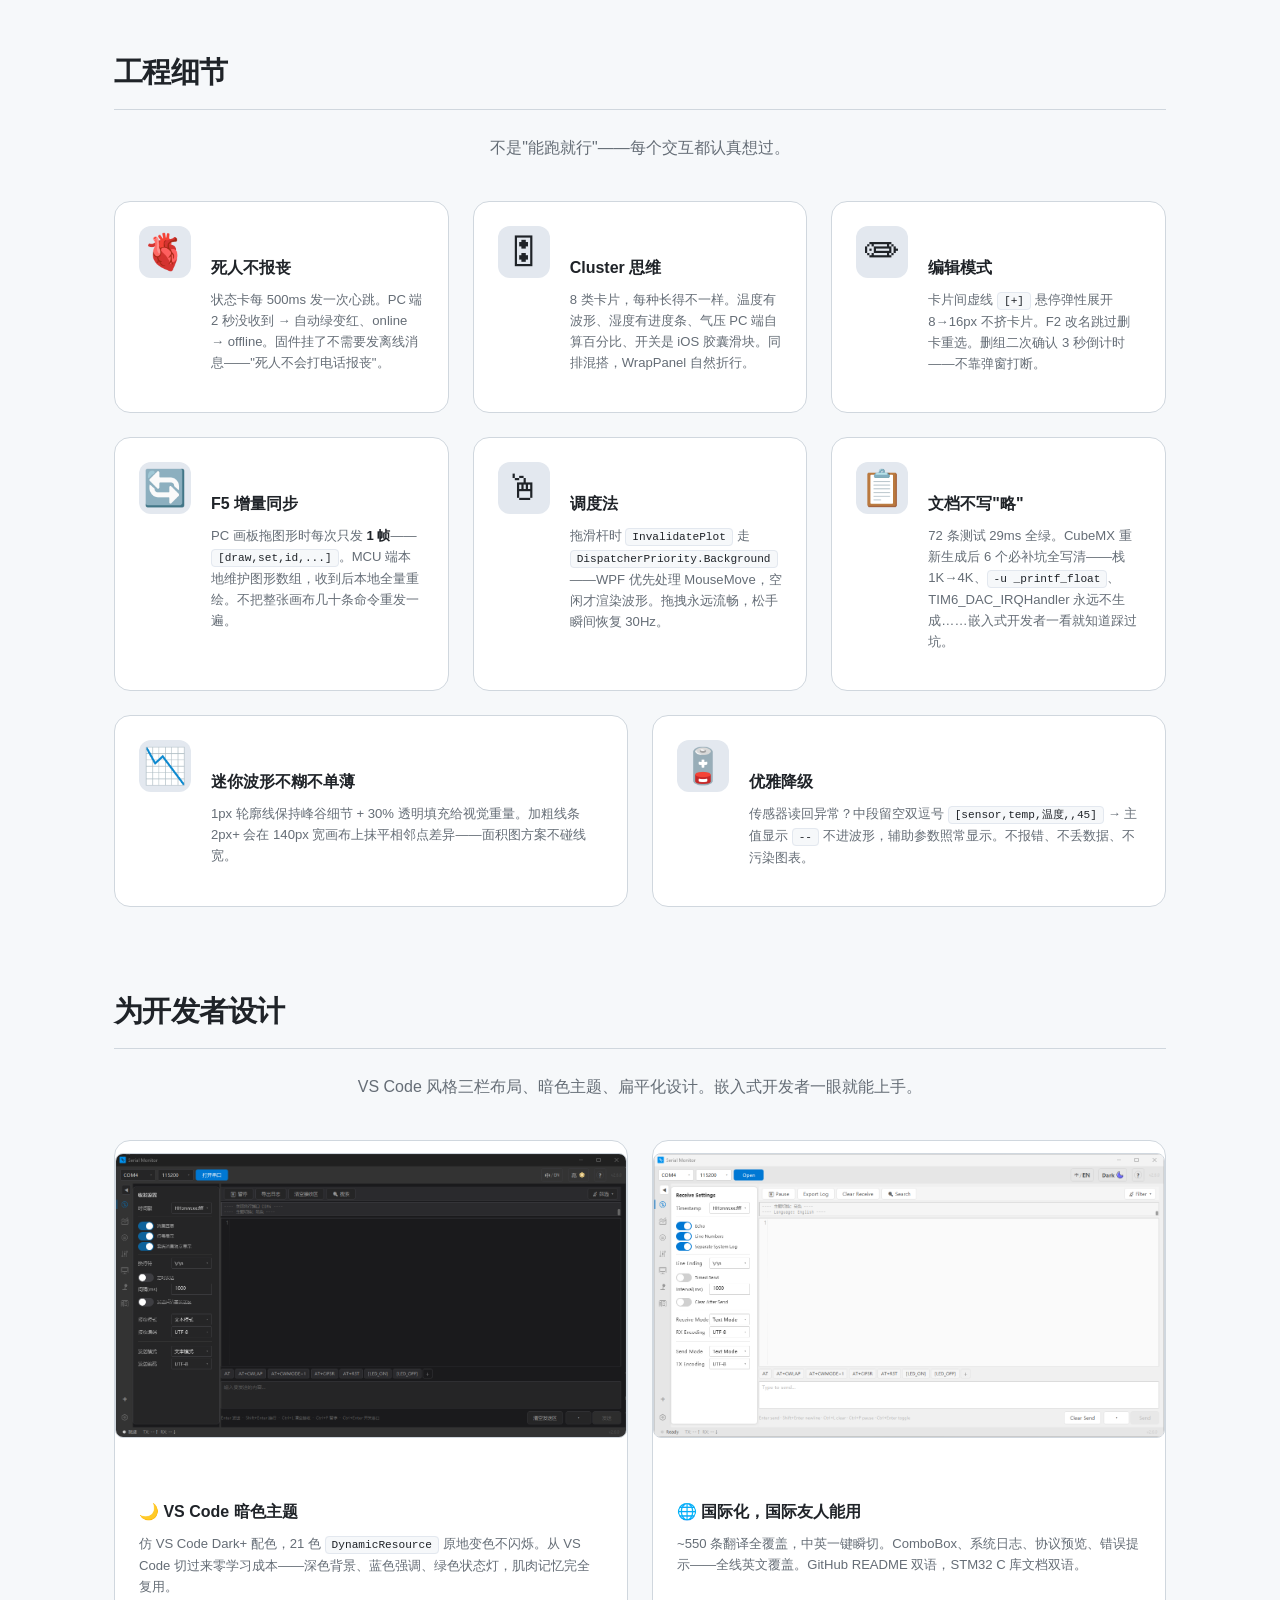
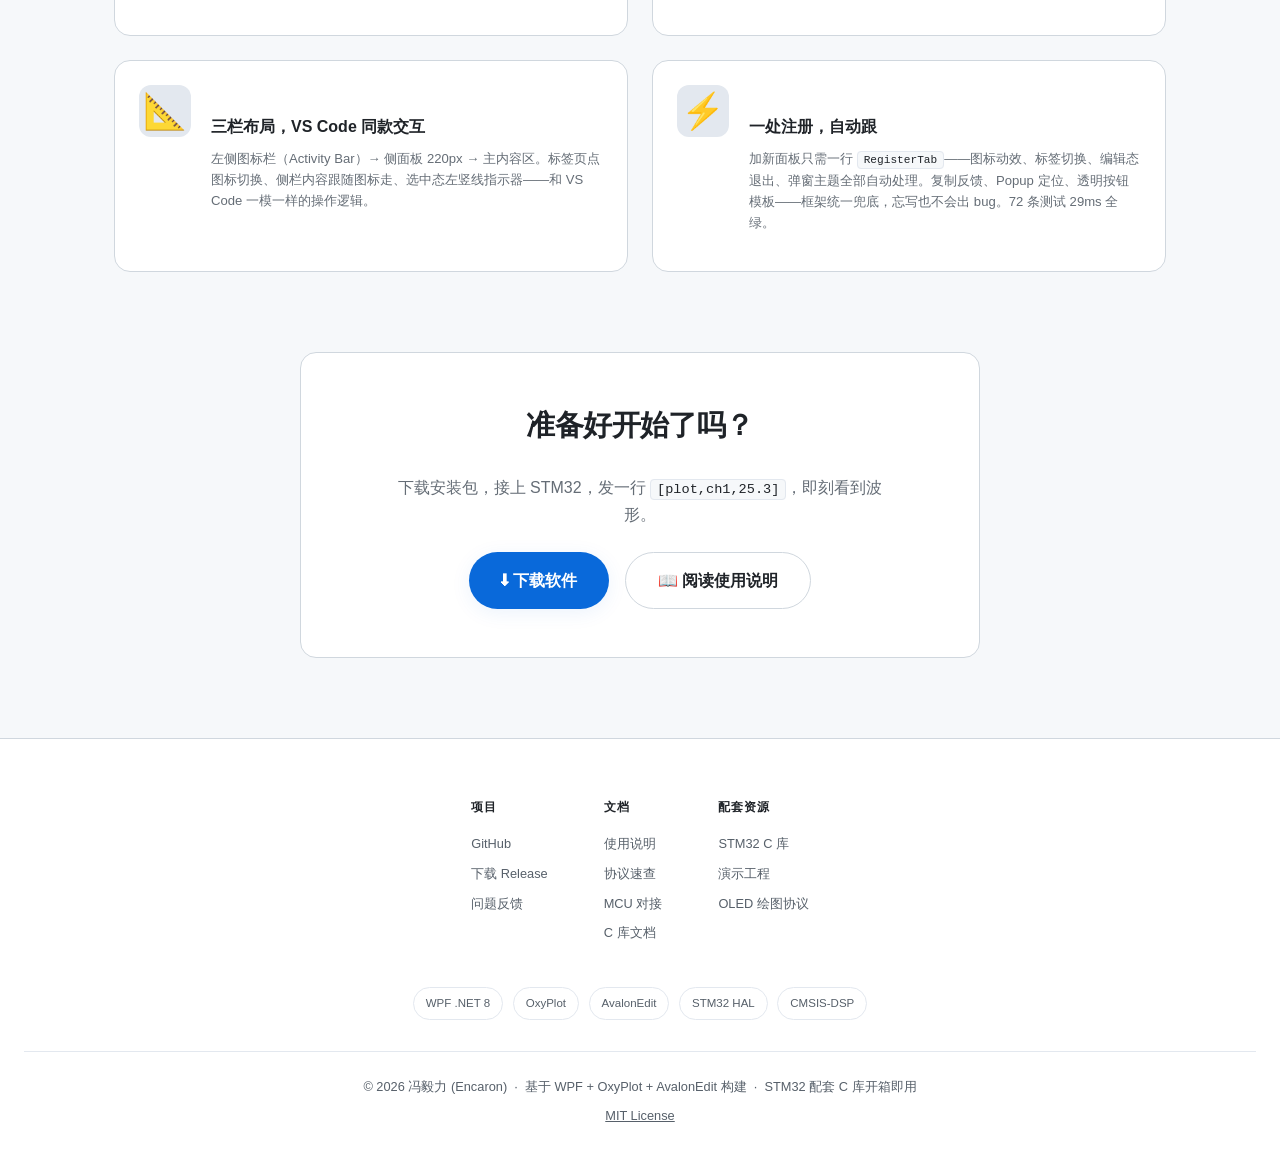
==== commit 5b551c45: "docs: 用户手册源文件同步 — 双语 + 修复 + 新截图" ====
--- a/Serial Monitor V2/用户手册/index.html
+++ b/Serial Monitor V2/用户手册/index.html
@@ -3,8 +3,9 @@
 <head>
 <meta charset="UTF-8">
 <meta name="viewport" content="width=device-width, initial-scale=1.0">
-<title>Serial Monitor V2 — 串口调试工具</title>
-<link rel="stylesheet" href="manual.css">
+<meta name="color-scheme" content="dark light">
+<title data-i18n="idx-page-title">Serial Monitor V2 — 串口调试工具</title>
+<link rel="stylesheet" href="manual.css?v=4">
 </head>
 <body>
 <div id="scroll-progress"></div>
@@ -13,119 +14,226 @@
 <header id="topnav">
     <a href="index.html" class="brand">Serial <span>Monitor</span> V2</a>
     <nav>
-        <a href="manual.html">使用说明</a>
-        <a href="manual.html#protocol">协议速查</a>
-        <a href="manual.html#mcu">MCU 对接</a>
-        <a href="manual.html#faq">常见问题</a>
+        <a href="manual.html" data-i18n="idx-nav-manual">使用说明</a>
+        <a href="manual.html#protocol" data-i18n="idx-nav-protocol">协议速查</a>
+        <a href="manual.html#mcu" data-i18n="idx-nav-mcu">MCU 对接</a>
+        <a href="manual.html#faq" data-i18n="idx-nav-faq">常见问题</a>
         <a href="https://github.com/Encaron/SerialMonitor" target="_blank">GitHub</a>
+        <a href="#" id="btn-lang-zh" style="font-weight:bold" data-i18n="lang-zh">中</a>
+        <a href="#" id="btn-lang-en" data-i18n="lang-en">EN</a>
     </nav>
 </header>
 
 <!-- ═══════════ HERO — split layout ═══════════ -->
 <section id="hero">
-    <div class="hero-orb orb-1"></div>
-    <div class="hero-orb orb-2"></div>
-    <div class="hero-orb orb-3"></div>
-    <div class="hero-particles"></div>
+    <canvas id="hero-bg-canvas"></canvas>
     <div class="hero-split">
         <div class="hero-left">
             <img src="images/logo.png" alt="Serial Monitor V2" class="logo-icon" style="object-fit:contain">
             <h1>Serial Monitor V2</h1>
-            <p class="subtitle">
+            <p class="subtitle" data-i18n="idx-hero-subtitle-line1">
                 基于 WPF + OxyPlot + AvalonEdit 的串口调试工具<br>
                 STM32 端配套 C 库，扔进工程即用
             </p>
             <div class="hero-buttons">
-                <a href="https://github.com/Encaron/SerialMonitor/releases" class="btn-hero primary" target="_blank">
+                <a href="https://github.com/Encaron/SerialMonitor/releases" class="btn-hero primary" target="_blank" data-i18n="idx-hero-btn-download">
                     ⬇ 下载软件
                 </a>
-                <a href="manual.html" class="btn-hero secondary">
+                <a href="manual.html" class="btn-hero secondary" data-i18n="idx-hero-btn-manual">
                     📖 使用说明
                 </a>
             </div>
-            <p class="hero-meta">
-                v2.6 · Windows 10+ x64 · .NET 8 · MIT 开源
+            <p class="hero-meta" data-i18n="idx-hero-version-meta">
+                作者：<strong style="color:var(--accent)">冯毅力 (Encaron)</strong> &nbsp;·&nbsp; v2.6.5 &nbsp;·&nbsp; Windows 10+ x64 &nbsp;·&nbsp; .NET 8 &nbsp;·&nbsp; MIT 开源
             </p>
         </div>
         <div class="hero-right">
-            <img src="images/overview.png" alt="Serial Monitor V2 主界面" class="hero-screenshot">
-        </div>
-    </div>
-    <div class="scroll-hint">▼ 向下滚动了解详情</div>
+            <img src="images/overview.png" alt="Serial Monitor V2 主界面" class="hero-screenshot" data-i18n="idx-hero-screenshot-alt">
+        </div>
+    </div>
+    <div class="scroll-hint" data-i18n="idx-hero-scroll-hint">▼ 向下滚动了解详情</div>
 </section>
 
 <!-- ═══════════ FEATURES ═══════════ -->
 <div class="content-section" id="home-features">
-    <h2>为什么选择 Serial Monitor V2？</h2>
+    <h2 data-i18n="idx-features-heading">为什么选择 Serial Monitor V2？</h2>
     <div class="feature-grid">
         <div class="feature-card">
             <div class="feature-icon">📟</div>
-            <h4>9 个功能面板</h4>
-            <p>收发区、波形图、FFT 频谱、传感面板、按键、滑杆、摇杆、OLED 绘图——一个软件全搞定。</p>
+            <h4 data-i18n="idx-features-card1-title">9 个功能面板</h4>
+            <p data-i18n="idx-features-card1-desc">收发区、波形图、FFT 频谱、传感面板、按键、滑杆、摇杆、OLED 绘图——一个软件全搞定。</p>
         </div>
         <div class="feature-card">
             <div class="feature-icon">📡</div>
-            <h4>零配置，即插即显</h4>
-            <p>STM32 发一行 <code>[sensor,temp,芯片,42.5]</code>，PC 端自动建卡。协议自动路由，通道名即图例。</p>
+            <h4 data-i18n="idx-features-card2-title">零配置，即插即显</h4>
+            <p data-i18n="idx-features-card2-desc">STM32 发一行 <code>[sensor,temp,芯片,42.5]</code>，PC 端自动建卡。协议自动路由，通道名即图例。</p>
         </div>
         <div class="feature-card">
             <div class="feature-icon">🔄</div>
-            <h4>双向控制闭环</h4>
-            <p>PC 端拖滑杆、点开关、画图形 → 协议实时发回 MCU → 操作硬件。不是单向监视器。</p>
+            <h4 data-i18n="idx-features-card3-title">双向控制闭环</h4>
+            <p data-i18n="idx-features-card3-desc">PC 端拖滑杆、点开关、画图形 → 协议实时发回 MCU → 操作硬件。不是单向监视器。</p>
         </div>
         <div class="feature-card">
             <div class="feature-icon">📦</div>
-            <h4>STM32 端开箱即用</h4>
-            <p>仅 2 个文件（<code>Serial.c</code> + <code>Serial.h</code>），零依赖零 malloc，扔进 CubeMX 工程即可。</p>
+            <h4 data-i18n="idx-features-card4-title">STM32 端开箱即用</h4>
+            <p data-i18n="idx-features-card4-desc">仅 2 个文件（<code>Serial.c</code> + <code>Serial.h</code>），零依赖零 malloc，扔进 CubeMX 工程即可。</p>
         </div>
         <div class="feature-card">
             <div class="feature-icon">🌐</div>
-            <h4>中英双语 + 亮暗双模</h4>
-            <p>~550 条翻译一键瞬切。21 色 DynamicResource 原地变色不闪烁。</p>
+            <h4 data-i18n="idx-features-card5-title">中英双语 + 亮暗双模</h4>
+            <p data-i18n="idx-features-card5-desc">~550 条翻译一键瞬切。21 色 DynamicResource 原地变色不闪烁。</p>
         </div>
         <div class="feature-card">
             <div class="feature-icon">🛡️</div>
-            <h4>健壮容错</h4>
-            <p>三个致命路径全 try-catch 保护。崩溃日志自动写入。USB 热插拔自动检测 + 自动重连。</p>
+            <h4 data-i18n="idx-features-card6-title">健壮容错</h4>
+            <p data-i18n="idx-features-card6-desc">三个致命路径全 try-catch 保护。崩溃日志自动写入。USB 热插拔自动检测 + 自动重连。</p>
         </div>
     </div>
 </div>
 
 <!-- ═══════════ PANELS STRIP ═══════════ -->
 <div class="content-section">
-    <h2>10 个面板，一个软件</h2>
-    <p style="text-align:center;max-width:640px;margin:0 auto 32px">协议格式统一为 <code>[type,参数...]</code>。PC 端根据 type 自动路由到对应面板，无需任何配置。</p>
+    <h2 data-i18n="idx-panels-heading">10 个面板，一个软件</h2>
+    <p style="text-align:center;max-width:640px;margin:0 auto 32px" data-i18n="idx-panels-intro">协议格式统一为 <code>[type,参数...]</code>。PC 端根据 type 自动路由到对应面板，无需任何配置。</p>
     <div class="panel-grid">
-        <div class="panel-card"><div class="card-icon">📥📤</div><h4>收发区</h4><p>AvalonEdit 虚拟化渲染<br>三色日志 + HEX/文本双模</p></div>
-        <div class="panel-card"><div class="card-icon">📈</div><h4>波形图</h4><p>OxyPlot 实时曲线<br>时域/频域一键切换</p><code>[plot,ch1,25.3]</code></div>
-        <div class="panel-card"><div class="card-icon">📶</div><h4>FFT 频谱</h4><p>PC 端自动 FFT<br>STM32 端零改动</p><code>[fft,name,256,bin0,...]</code></div>
-        <div class="panel-card"><div class="card-icon">📡</div><h4>传感面板</h4><p>8 类卡片零配置建卡<br>双向控制 + 心跳检测</p><code>[sensor,temp,芯片,42.5]</code></div>
-        <div class="panel-card"><div class="card-icon">🔘</div><h4>按键</h4><p>6 种键盘布局<br>40 色自定义</p><code>[key,KEY1,on]</code></div>
-        <div class="panel-card"><div class="card-icon">🎚️</div><h4>滑杆</h4><p>拖拽节流发送<br>自定义颜色轨道</p><code>[slider,kp,0.85]</code></div>
-        <div class="panel-card"><div class="card-icon">🕹️</div><h4>摇杆</h4><p>双轴控制<br>3 种风格 + 自定义素材</p><code>[joystick,1,50,-30,0,0]</code></div>
-        <div class="panel-card"><div class="card-icon">🎨</div><h4>OLED 绘图</h4><p>11 种绘图指令<br>F5 增量同步</p><code>[draw,circle,64,32,20,#FFF]</code></div>
+        <div class="panel-card"><div class="card-icon">📥📤</div><h4 data-i18n="idx-panels-card1-title">收发区</h4><p data-i18n="idx-panels-card1-desc">AvalonEdit 虚拟化渲染<br>三色日志 + HEX/文本双模</p></div>
+        <div class="panel-card"><div class="card-icon">📈</div><h4 data-i18n="idx-panels-card2-title">波形图</h4><p data-i18n="idx-panels-card2-desc">OxyPlot 实时曲线<br>时域/频域一键切换</p><code>[plot,ch1,25.3]</code></div>
+        <div class="panel-card"><div class="card-icon">📶</div><h4 data-i18n="idx-panels-card3-title">FFT 频谱</h4><p data-i18n="idx-panels-card3-desc">PC 端自动 FFT<br>STM32 端零改动</p><code>[fft,name,256,bin0,...]</code></div>
+        <div class="panel-card"><div class="card-icon">📡</div><h4 data-i18n="idx-panels-card4-title">传感面板</h4><p data-i18n="idx-panels-card4-desc">8 类卡片零配置建卡<br>双向控制 + 心跳检测</p><code>[sensor,temp,芯片,42.5]</code></div>
+        <div class="panel-card"><div class="card-icon">🔘</div><h4 data-i18n="idx-panels-card5-title">按键</h4><p data-i18n="idx-panels-card5-desc">6 种键盘布局<br>40 色自定义</p><code>[key,KEY1,on]</code></div>
+        <div class="panel-card"><div class="card-icon">🎚️</div><h4 data-i18n="idx-panels-card6-title">滑杆</h4><p data-i18n="idx-panels-card6-desc">拖拽节流发送<br>自定义颜色轨道</p><code>[slider,kp,0.85]</code></div>
+        <div class="panel-card"><div class="card-icon">🕹️</div><h4 data-i18n="idx-panels-card7-title">摇杆</h4><p data-i18n="idx-panels-card7-desc">双轴控制<br>3 种风格 + 自定义素材</p><code>[joystick,1,50,-30,0,0]</code></div>
+        <div class="panel-card"><div class="card-icon">🎨</div><h4 data-i18n="idx-panels-card8-title">OLED 绘图</h4><p data-i18n="idx-panels-card8-desc">11 种绘图指令<br>F5 增量同步</p><code>[draw,circle,64,32,20,#FFF]</code></div>
     </div>
 </div>
 
 <!-- ═══════════ SHOWCASE ═══════════ -->
 <div class="content-section">
-    <h2>看看实际效果</h2>
+    <h2 data-i18n="idx-showcase-heading">看看实际效果</h2>
     <div class="showcase-grid">
-        <figure><img src="images/sensor-fire.png" alt="传感面板" loading="lazy"><figcaption>传感面板 — 8 类卡片火力全开</figcaption></figure>
-        <figure><img src="images/plot-waveform.png" alt="波形图" loading="lazy"><figcaption>波形图 — 多通道实时曲线</figcaption></figure>
-        <figure><img src="images/plot-fft.png" alt="FFT 频谱" loading="lazy"><figcaption>FFT 频谱 — 时域/频域一键切换</figcaption></figure>
-        <figure><img src="images/oled-canvas.png" alt="PC 画板" loading="lazy"><figcaption>PC 画板 — 拖拽绘制 + 实时同步 MCU</figcaption></figure>
+        <figure><img src="images/sensor-fire.png" alt="传感面板" loading="lazy" data-i18n="idx-showcase-fig1-alt"><figcaption data-i18n="idx-showcase-fig1-caption">传感面板 — 8 类卡片火力全开</figcaption></figure>
+        <figure><img src="images/plot-waveform.png" alt="波形图" loading="lazy" data-i18n="idx-showcase-fig2-alt"><figcaption data-i18n="idx-showcase-fig2-caption">波形图 — 多通道实时曲线</figcaption></figure>
+        <figure><img src="images/plot-fft.png" alt="FFT 频谱" loading="lazy" data-i18n="idx-showcase-fig3-alt"><figcaption data-i18n="idx-showcase-fig3-caption">FFT 频谱 — 时域/频域一键切换</figcaption></figure>
+        <figure><img src="images/oled-canvas.png" alt="PC 画板" loading="lazy" data-i18n="idx-showcase-fig4-alt"><figcaption data-i18n="idx-showcase-fig4-caption">PC 画板 — 拖拽绘制 + 实时同步 MCU</figcaption></figure>
+    </div>
+</div>
+
+<!-- ═══════════ ENGINEERING DETAILS ═══════════ -->
+<div class="content-section">
+    <h2 data-i18n="idx-engineering-heading">工程细节</h2>
+    <p style="text-align:center;max-width:640px;margin:0 auto 40px;color:var(--text-secondary)" data-i18n="idx-engineering-intro">
+        不是"能跑就行"——每个交互都认真想过。
+    </p>
+    <div class="design-grid design-grid-3">
+        <div class="design-card design-card-icon">
+            <div class="design-icon">🫀</div>
+            <div class="design-card-text">
+                <h4 data-i18n="idx-engineering-card1-title">死人不报丧</h4>
+                <p data-i18n="idx-engineering-card1-desc">状态卡每 500ms 发一次心跳。PC 端 2 秒没收到 → 自动绿变红、online → offline。固件挂了不需要发离线消息——"死人不会打电话报丧"。</p>
+            </div>
+        </div>
+        <div class="design-card design-card-icon">
+            <div class="design-icon">🎛</div>
+            <div class="design-card-text">
+                <h4 data-i18n="idx-engineering-card2-title">Cluster 思维</h4>
+                <p data-i18n="idx-engineering-card2-desc">8 类卡片，每种长得不一样。温度有波形、湿度有进度条、气压 PC 端自算百分比、开关是 iOS 胶囊滑块。同排混搭，WrapPanel 自然折行。</p>
+            </div>
+        </div>
+        <div class="design-card design-card-icon">
+            <div class="design-icon">✏</div>
+            <div class="design-card-text">
+                <h4 data-i18n="idx-engineering-card3-title">编辑模式</h4>
+                <p data-i18n="idx-engineering-card3-desc">卡片间虚线 <code>[+]</code> 悬停弹性展开 8→16px 不挤卡片。F2 改名跳过删卡重选。删组二次确认 3 秒倒计时——不靠弹窗打断。</p>
+            </div>
+        </div>
+    </div>
+    <div class="design-grid design-grid-3" style="margin-top:0">
+        <div class="design-card design-card-icon">
+            <div class="design-icon">🔄</div>
+            <div class="design-card-text">
+                <h4 data-i18n="idx-engineering-card4-title">F5 增量同步</h4>
+                <p data-i18n="idx-engineering-card4-desc">PC 画板拖图形时每次只发 <strong>1 帧</strong>——<code>[draw,set,id,...]</code>。MCU 端本地维护图形数组，收到后本地全量重绘。不把整张画布几十条命令重发一遍。</p>
+            </div>
+        </div>
+        <div class="design-card design-card-icon">
+            <div class="design-icon">🖱</div>
+            <div class="design-card-text">
+                <h4 data-i18n="idx-engineering-card5-title">调度法</h4>
+                <p data-i18n="idx-engineering-card5-desc">拖滑杆时 <code>InvalidatePlot</code> 走 <code>DispatcherPriority.Background</code>——WPF 优先处理 MouseMove，空闲才渲染波形。拖拽永远流畅，松手瞬间恢复 30Hz。</p>
+            </div>
+        </div>
+        <div class="design-card design-card-icon">
+            <div class="design-icon">📋</div>
+            <div class="design-card-text">
+                <h4 data-i18n="idx-engineering-card6-title">文档不写"略"</h4>
+                <p data-i18n="idx-engineering-card6-desc">72 条测试 29ms 全绿。CubeMX 重新生成后 6 个必补坑全写清——栈 1K→4K、<code>-u _printf_float</code>、TIM6_DAC_IRQHandler 永远不生成……嵌入式开发者一看就知道踩过坑。</p>
+            </div>
+        </div>
+    </div>
+    <div class="design-grid" style="margin-top:0">
+        <div class="design-card design-card-icon">
+            <div class="design-icon">📉</div>
+            <div class="design-card-text">
+                <h4 data-i18n="idx-engineering-card7-title">迷你波形不糊不单薄</h4>
+                <p data-i18n="idx-engineering-card7-desc">1px 轮廓线保持峰谷细节 + 30% 透明填充给视觉重量。加粗线条 2px+ 会在 140px 宽画布上抹平相邻点差异——面积图方案不碰线宽。</p>
+            </div>
+        </div>
+        <div class="design-card design-card-icon">
+            <div class="design-icon">🪫</div>
+            <div class="design-card-text">
+                <h4 data-i18n="idx-engineering-card8-title">优雅降级</h4>
+                <p data-i18n="idx-engineering-card8-desc">传感器读回异常？中段留空双逗号 <code>[sensor,temp,温度,,45]</code> → 主值显示 <code>--</code> 不进波形，辅助参数照常显示。不报错、不丢数据、不污染图表。</p>
+            </div>
+        </div>
+    </div>
+</div>
+
+<!-- ═══════════ DESIGN HIGHLIGHTS ═══════════ -->
+<div class="content-section">
+    <h2 data-i18n="idx-design-heading">为开发者设计</h2>
+    <p style="text-align:center;max-width:640px;margin:0 auto 40px;color:var(--text-secondary)" data-i18n="idx-design-intro">
+        VS Code 风格三栏布局、暗色主题、扁平化设计。嵌入式开发者一眼就能上手。
+    </p>
+    <div class="design-grid">
+        <div class="design-card">
+            <img src="images/overview_dark.png" alt="暗色模式" loading="lazy" data-i18n="idx-design-card1-img-alt">
+            <div class="design-card-text">
+                <h4 data-i18n="idx-design-card1-title">🌙 VS Code 暗色主题</h4>
+                <p data-i18n="idx-design-card1-desc">仿 VS Code Dark+ 配色，21 色 <code>DynamicResource</code> 原地变色不闪烁。从 VS Code 切过来零学习成本——深色背景、蓝色强调、绿色状态灯，肌肉记忆完全复用。</p>
+            </div>
+        </div>
+        <div class="design-card">
+            <img src="images/overview_english.png" alt="英文界面" loading="lazy" data-i18n="idx-design-card2-img-alt">
+            <div class="design-card-text">
+                <h4 data-i18n="idx-design-card2-title">🌐 国际化，国际友人能用</h4>
+                <p data-i18n="idx-design-card2-desc">~550 条翻译全覆盖，中英一键瞬切。ComboBox、系统日志、协议预览、错误提示——全线英文覆盖。GitHub README 双语，STM32 C 库文档双语。</p>
+            </div>
+        </div>
+        <div class="design-card design-card-icon">
+            <div class="design-icon">📐</div>
+            <div class="design-card-text">
+                <h4 data-i18n="idx-design-card3-title">三栏布局，VS Code 同款交互</h4>
+                <p data-i18n="idx-design-card3-desc">左侧图标栏（Activity Bar）→ 侧面板 220px → 主内容区。标签页点图标切换、侧栏内容跟随图标走、选中态左竖线指示器——和 VS Code 一模一样的操作逻辑。</p>
+            </div>
+        </div>
+        <div class="design-card design-card-icon">
+            <div class="design-icon">⚡</div>
+            <div class="design-card-text">
+                <h4 data-i18n="idx-design-card4-title">一处注册，自动跟</h4>
+                <p data-i18n="idx-design-card4-desc">加新面板只需一行 <code>RegisterTab</code>——图标动效、标签切换、编辑态退出、弹窗主题全部自动处理。复制反馈、Popup 定位、透明按钮模板——框架统一兜底，忘写也不会出 bug。72 条测试 29ms 全绿。</p>
+            </div>
+        </div>
     </div>
 </div>
 
 <!-- ═══════════ CTA ═══════════ -->
 <div class="content-section" style="text-align:center">
     <div class="cta-box">
-        <h2 style="border:none;margin-bottom:12px">准备好开始了吗？</h2>
-        <p style="max-width:500px;margin:0 auto 24px">下载安装包，接上 STM32，发一行 <code>[plot,ch1,25.3]</code>，即刻看到波形。</p>
+        <h2 style="border:none;margin-bottom:12px" data-i18n="idx-cta-heading">准备好开始了吗？</h2>
+        <p style="max-width:500px;margin:0 auto 24px" data-i18n="idx-cta-desc">下载安装包，接上 STM32，发一行 <code>[plot,ch1,25.3]</code>，即刻看到波形。</p>
         <div style="display:flex;gap:16px;justify-content:center;flex-wrap:wrap">
-            <a href="https://github.com/Encaron/SerialMonitor/releases" class="btn-hero primary" target="_blank">⬇ 下载软件</a>
-            <a href="manual.html" class="btn-hero secondary">📖 阅读使用说明</a>
+            <a href="https://github.com/Encaron/SerialMonitor/releases" class="btn-hero primary" target="_blank" data-i18n="idx-cta-btn-download">⬇ 下载软件</a>
+            <a href="manual.html" class="btn-hero secondary" data-i18n="idx-cta-btn-read-manual">📖 阅读使用说明</a>
         </div>
     </div>
 </div>
@@ -134,23 +242,23 @@
 <footer id="footer">
     <div class="footer-grid">
         <div class="footer-col">
-            <h5>项目</h5>
+            <h5 data-i18n="idx-footer-col1-heading">项目</h5>
             <a href="https://github.com/Encaron/SerialMonitor" target="_blank">GitHub</a>
-            <a href="https://github.com/Encaron/SerialMonitor/releases" target="_blank">下载 Release</a>
-            <a href="https://github.com/Encaron/SerialMonitor/issues" target="_blank">问题反馈</a>
+            <a href="https://github.com/Encaron/SerialMonitor/releases" target="_blank" data-i18n="idx-footer-download-release">下载 Release</a>
+            <a href="https://github.com/Encaron/SerialMonitor/issues" target="_blank" data-i18n="idx-footer-issues">问题反馈</a>
         </div>
         <div class="footer-col">
-            <h5>文档</h5>
-            <a href="manual.html">使用说明</a>
-            <a href="manual.html#protocol">协议速查</a>
-            <a href="manual.html#mcu">MCU 对接</a>
-            <a href="https://github.com/Encaron/SerialMonitor/blob/master/Serial_C_Language/README.md" target="_blank">C 库文档</a>
+            <h5 data-i18n="idx-footer-col2-heading">文档</h5>
+            <a href="manual.html" data-i18n="idx-footer-manual">使用说明</a>
+            <a href="manual.html#protocol" data-i18n="idx-footer-protocol">协议速查</a>
+            <a href="manual.html#mcu" data-i18n="idx-footer-mcu">MCU 对接</a>
+            <a href="https://github.com/Encaron/SerialMonitor/blob/master/Serial_C_Language/README.md" target="_blank" data-i18n="idx-footer-c-lib-docs">C 库文档</a>
         </div>
         <div class="footer-col">
-            <h5>配套资源</h5>
-            <a href="https://github.com/Encaron/SerialMonitor/tree/master/Serial_C_Language" target="_blank">STM32 C 库</a>
-            <a href="https://github.com/Encaron/SerialMonitor/tree/master/Serial_C_Language/example" target="_blank">演示工程</a>
-            <a href="https://github.com/Encaron/SerialMonitor/blob/master/Serial%20Monitor%20V2/Docs/MCU/OLED绘图协议.md" target="_blank">OLED 绘图协议</a>
+            <h5 data-i18n="idx-footer-col3-heading">配套资源</h5>
+            <a href="https://github.com/Encaron/SerialMonitor/tree/master/Serial_C_Language" target="_blank" data-i18n="idx-footer-stm32-c-lib">STM32 C 库</a>
+            <a href="https://github.com/Encaron/SerialMonitor/tree/master/Serial_C_Language/example" target="_blank" data-i18n="idx-footer-demo-project">演示工程</a>
+            <a href="https://github.com/Encaron/SerialMonitor/blob/master/Serial%20Monitor%20V2/Docs/MCU/OLED绘图协议.md" target="_blank" data-i18n="idx-footer-oled-protocol">OLED 绘图协议</a>
         </div>
     </div>
 
@@ -163,14 +271,15 @@
     </div>
 
     <div class="copyright">
-        <p>© 2026 冯毅力 (Encaron) &nbsp;·&nbsp; 基于 WPF + OxyPlot + AvalonEdit 构建 &nbsp;·&nbsp; STM32 配套 C 库开箱即用</p>
+        <p data-i18n="idx-footer-copyright">&copy; 2026 冯毅力 (Encaron) &nbsp;&middot;&nbsp; 基于 WPF + OxyPlot + AvalonEdit 构建 &nbsp;&middot;&nbsp; STM32 配套 C 库开箱即用</p>
         <p style="margin-top:4px">
             <a href="https://github.com/Encaron/SerialMonitor/blob/master/LICENSE" target="_blank" style="color:var(--text-muted)">MIT License</a>
         </p>
     </div>
 </footer>
 
-<button id="back-to-top" title="回到顶部">↑</button>
+<button id="back-to-top" title="回到顶部" data-i18n="idx-a11y-back-to-top">&uarr;</button>
+<div id="lightbox"><img src="" alt=""></div>
 <script src="manual.js"></script>
 </body>
 </html>
--- a/Serial Monitor V2/用户手册/manual.css
+++ b/Serial Monitor V2/用户手册/manual.css
@@ -35,7 +35,7 @@
         --bg-card:       #ffffff;
         --text:          #1f2328;
         --text-secondary:#656d76;
-        --text-muted:    #8b949e;
+        --text-muted:    #57606a;  /* WCAG AA 4.5:1 on #fff */
         --accent:        #0969da;
         --accent-glow:   rgba(9,105,218,0.08);
         --green:         #1a7f37;
@@ -56,7 +56,10 @@
 body {
     font-family: -apple-system, BlinkMacSystemFont, "Segoe UI", "Noto Sans SC",
                  "Helvetica Neue", Arial, sans-serif;
-    background: var(--bg);
+    background:
+        radial-gradient(circle, var(--border-subtle) 0.5px, transparent 0.5px);
+    background-size: 18px 18px;
+    background-color: var(--bg);
     color: var(--text);
     line-height: 1.7;
     overflow-x: hidden;
@@ -91,18 +94,22 @@
 
 /* ── Hero Section ── */
 #hero {
-    min-height: 100vh; display: flex; flex-direction: column;
-    align-items: center; justify-content: center; text-align: center;
-    padding: 80px 24px 60px;
+    padding: 64px 24px 40px;
     position: relative; overflow: hidden;
+    text-align: center;
+}
+.hero-split {
+    display: flex; align-items: center; gap: 56px; max-width: 1100px;
+    width: 100%; text-align: left;
+    margin: 0 auto;
 }
 #hero::before {
     content: '';
     position: absolute; inset: 0;
     background-image:
-        linear-gradient(rgba(88,166,255,0.03) 1px, transparent 1px),
-        linear-gradient(90deg, rgba(88,166,255,0.03) 1px, transparent 1px);
-    background-size: 60px 60px;
+        linear-gradient(rgba(88,166,255,0.09) 1px, transparent 1px),
+        linear-gradient(90deg, rgba(88,166,255,0.09) 1px, transparent 1px);
+    background-size: 56px 56px;
     mask-image: radial-gradient(ellipse 80% 60% at 50% 40%, black 30%, transparent 70%);
     -webkit-mask-image: radial-gradient(ellipse 80% 60% at 50% 40%, black 30%, transparent 70%);
 }
@@ -160,84 +167,14 @@
     50% { transform: translateX(-50%) translateY(10px); opacity: 1; }
 }
 
-/* ── Features strip (old) ── */
-#features-strip {
-    display: flex; flex-wrap: wrap; justify-content: center; gap: 40px;
-    max-width: var(--max-width); margin: -20px auto 80px; padding: 0 24px;
-}
-#features-strip .feat {
-    text-align: center; flex: 1; min-width: 130px; max-width: 180px;
-    padding: 20px 12px; border-radius: var(--radius);
-    transition: background var(--transition);
-}
-#features-strip .feat:hover { background: var(--bg-card); }
-#features-strip .feat .icon { font-size: 2rem; margin-bottom: 8px; transition: transform var(--transition); }
-#features-strip .feat:hover .icon { transform: scale(1.15); }
-#features-strip .feat .label { font-size: 0.85rem; font-weight: 600; color: var(--text); }
-#features-strip .feat .desc { font-size: 0.75rem; color: var(--text-muted); margin-top: 4px; }
-
-/* ── Hero floating orbs ── */
-.hero-orb {
-    position: absolute; border-radius: 50%; pointer-events: none; z-index: 0;
-}
-.orb-1 {
-    width: 500px; height: 500px; top: -120px; right: -150px;
-    background: radial-gradient(circle, rgba(88,166,255,0.12) 0%, transparent 70%);
-    animation: orbFloat1 10s ease-in-out infinite;
-}
-.orb-2 {
-    width: 400px; height: 400px; bottom: 5%; left: -120px;
-    background: radial-gradient(circle, rgba(63,185,80,0.1) 0%, transparent 70%);
-    animation: orbFloat2 8s ease-in-out infinite;
-}
-.orb-3 {
-    width: 300px; height: 300px; top: 40%; left: 55%;
-    background: radial-gradient(circle, rgba(210,153,29,0.08) 0%, transparent 70%);
-    animation: orbFloat3 12s ease-in-out infinite;
-}
-@keyframes orbFloat1 {
-    0%, 100% { transform: translate(0, 0) scale(1); }
-    33%  { transform: translate(-40px, 30px) scale(1.1); }
-    66%  { transform: translate(20px, -20px) scale(0.9); }
-}
-@keyframes orbFloat2 {
-    0%, 100% { transform: translate(0, 0) scale(1); }
-    50%  { transform: translate(50px, -25px) scale(1.15); }
-}
-@keyframes orbFloat3 {
-    0%, 100% { transform: translate(0, 0) scale(1); }
-    25%  { transform: translate(-30px, -30px) scale(0.85); }
-    75%  { transform: translate(25px, 20px) scale(1.1); }
-}
-
-/* ── Hero twinkling particles ── */
-.hero-particles {
-    position: absolute; inset: 0; pointer-events: none; z-index: 0;
-    background-image:
-        radial-gradient(2px 2px at 10% 20%, rgba(88,166,255,0.7), transparent),
-        radial-gradient(2px 2px at 25% 10%, rgba(88,166,255,0.5), transparent),
-        radial-gradient(1px 1px at 35% 45%, rgba(255,255,255,0.6), transparent),
-        radial-gradient(2px 2px at 55% 18%, rgba(63,185,80,0.6), transparent),
-        radial-gradient(1px 1px at 70% 35%, rgba(88,166,255,0.7), transparent),
-        radial-gradient(2px 2px at 80% 60%, rgba(210,153,29,0.55), transparent),
-        radial-gradient(1px 1px at 15% 65%, rgba(255,255,255,0.5), transparent),
-        radial-gradient(2px 2px at 45% 75%, rgba(63,185,80,0.6), transparent),
-        radial-gradient(1px 1px at 60% 85%, rgba(88,166,255,0.65), transparent),
-        radial-gradient(2px 2px at 88% 15%, rgba(210,153,29,0.55), transparent),
-        radial-gradient(1px 1px at 92% 50%, rgba(255,255,255,0.5), transparent),
-        radial-gradient(2px 2px at 30% 90%, rgba(88,166,255,0.6), transparent);
-    animation: particlesFade 3s ease-in-out infinite alternate;
-}
-@keyframes particlesFade {
-    0% { opacity: 0.5; }
-    100% { opacity: 1; }
-}
-
-/* ── Hero split layout ── */
-.hero-split {
-    display: flex; align-items: center; gap: 56px; max-width: 1100px;
-    width: 100%; text-align: left;
-}
+#hero-bg-canvas {
+    position: absolute; inset: 0;
+    pointer-events: none; z-index: 0;
+    opacity: 0.55;
+    mask-image: linear-gradient(to bottom, black 40%, black 65%, transparent 100%);
+    -webkit-mask-image: linear-gradient(to bottom, black 40%, black 65%, transparent 100%);
+}
+
 .hero-left { flex: 0 0 auto; max-width: 440px; }
 .hero-right { flex: 1; min-width: 0; }
 .hero-screenshot {
@@ -285,6 +222,53 @@
     text-align: center; font-size: 0.82rem; color: var(--text-muted); margin-top: 8px;
 }
 
+/* ── Design highlights grid ── */
+.design-grid {
+    display: grid;
+    grid-template-columns: repeat(2, 1fr);
+    gap: 24px; margin: 24px 0;
+}
+.design-grid-3 { grid-template-columns: repeat(3, 1fr); }
+.design-card {
+    background: var(--bg-card); border: 1px solid var(--border);
+    border-radius: var(--radius-lg); overflow: hidden;
+    transition: border-color var(--transition), box-shadow var(--transition);
+}
+.design-card:hover {
+    border-color: var(--accent);
+    box-shadow: 0 4px 20px var(--accent-glow);
+}
+.design-card img {
+    width: 100%; display: block; border-bottom: 1px solid var(--border-subtle);
+}
+/* Dark mode — don't dim these, they're meant to show dark UI */
+@media (prefers-color-scheme: dark) {
+    .design-card img { filter: none; }
+}
+.design-card-text { padding: 20px 24px 24px; }
+.design-card-text h4 {
+    font-size: 1rem; font-weight: 600; margin: 0 0 8px; color: var(--text);
+}
+.design-card-text p {
+    font-size: 0.82rem; color: var(--text-muted); line-height: 1.6; margin: 0;
+}
+.design-card-text code { font-size: 0.78rem; }
+/* Icon variant */
+.design-card-icon {
+    display: flex; align-items: flex-start; padding: 24px; gap: 20px;
+}
+.design-icon {
+    font-size: 2.2rem; flex-shrink: 0;
+    width: 52px; height: 52px;
+    display: flex; align-items: center; justify-content: center;
+    background: var(--border-subtle); border-radius: 12px;
+}
+.design-card-icon .design-card-text { padding: 0; }
+@media (max-width: 768px) {
+    .design-grid, .design-grid-3 { grid-template-columns: 1fr; }
+    .design-card-icon { flex-direction: column; gap: 12px; }
+}
+
 /* ── CTA box ── */
 .cta-box {
     background: var(--bg-card); border: 1px solid var(--border);
@@ -317,16 +301,6 @@
 .content-section ol { padding-left: 24px; margin-bottom: 14px; color: var(--text-secondary); }
 .content-section ol li { margin-bottom: 8px; }
 
-/* ── Section entrance animation ── */
-.content-section {
-    animation: fadeUp 0.5s ease-out both;
-    animation-timeline: view();
-    animation-range: entry 5% cover 15%;
-}
-@keyframes fadeUp {
-    from { opacity: 0; transform: translateY(20px); }
-    to   { opacity: 1; transform: translateY(0); }
-}
 
 /* ── Code blocks ── */
 .content-section pre {
@@ -520,7 +494,7 @@
 @media (max-width: 768px) {
     #topnav { padding: 0 16px; }
     #topnav nav { display: none; }
-    #hero { padding: 100px 16px 60px; min-height: auto; }
+    #hero { padding: 90px 16px 40px; }
     #hero h1 { font-size: 2rem; }
     #hero .subtitle { font-size: 1rem; }
     .hero-split { flex-direction: column; gap: 32px; text-align: center; }
@@ -651,6 +625,33 @@
     .doc-content { margin-left: 0; padding: 24px 16px 80px; }
 }
 
+/* ── Accessibility: respect user motion preference ── */
+@media (prefers-reduced-motion: reduce) {
+    *, *::before, *::after {
+        animation: none !important;
+        transition: none !important;
+    }
+}
+
+/* ── Lightbox ── */
+#lightbox {
+    position: fixed; inset: 0; z-index: 10000;
+    background: rgba(0,0,0,0.88);
+    display: flex; align-items: center; justify-content: center;
+    opacity: 0; pointer-events: none;
+    transition: opacity 0.25s ease-out;
+    cursor: pointer;
+}
+#lightbox.open { opacity: 1; pointer-events: auto; }
+#lightbox img {
+    max-width: 92vw; max-height: 92vh;
+    border-radius: 8px;
+    box-shadow: 0 0 60px rgba(0,0,0,0.5);
+    transform: scale(0.95);
+    transition: transform 0.25s ease-out;
+}
+#lightbox.open img { transform: scale(1); }
+
 /* ── Print ── */
 @media print {
     #topnav, #hero, #footer, #back-to-top, #scroll-progress,
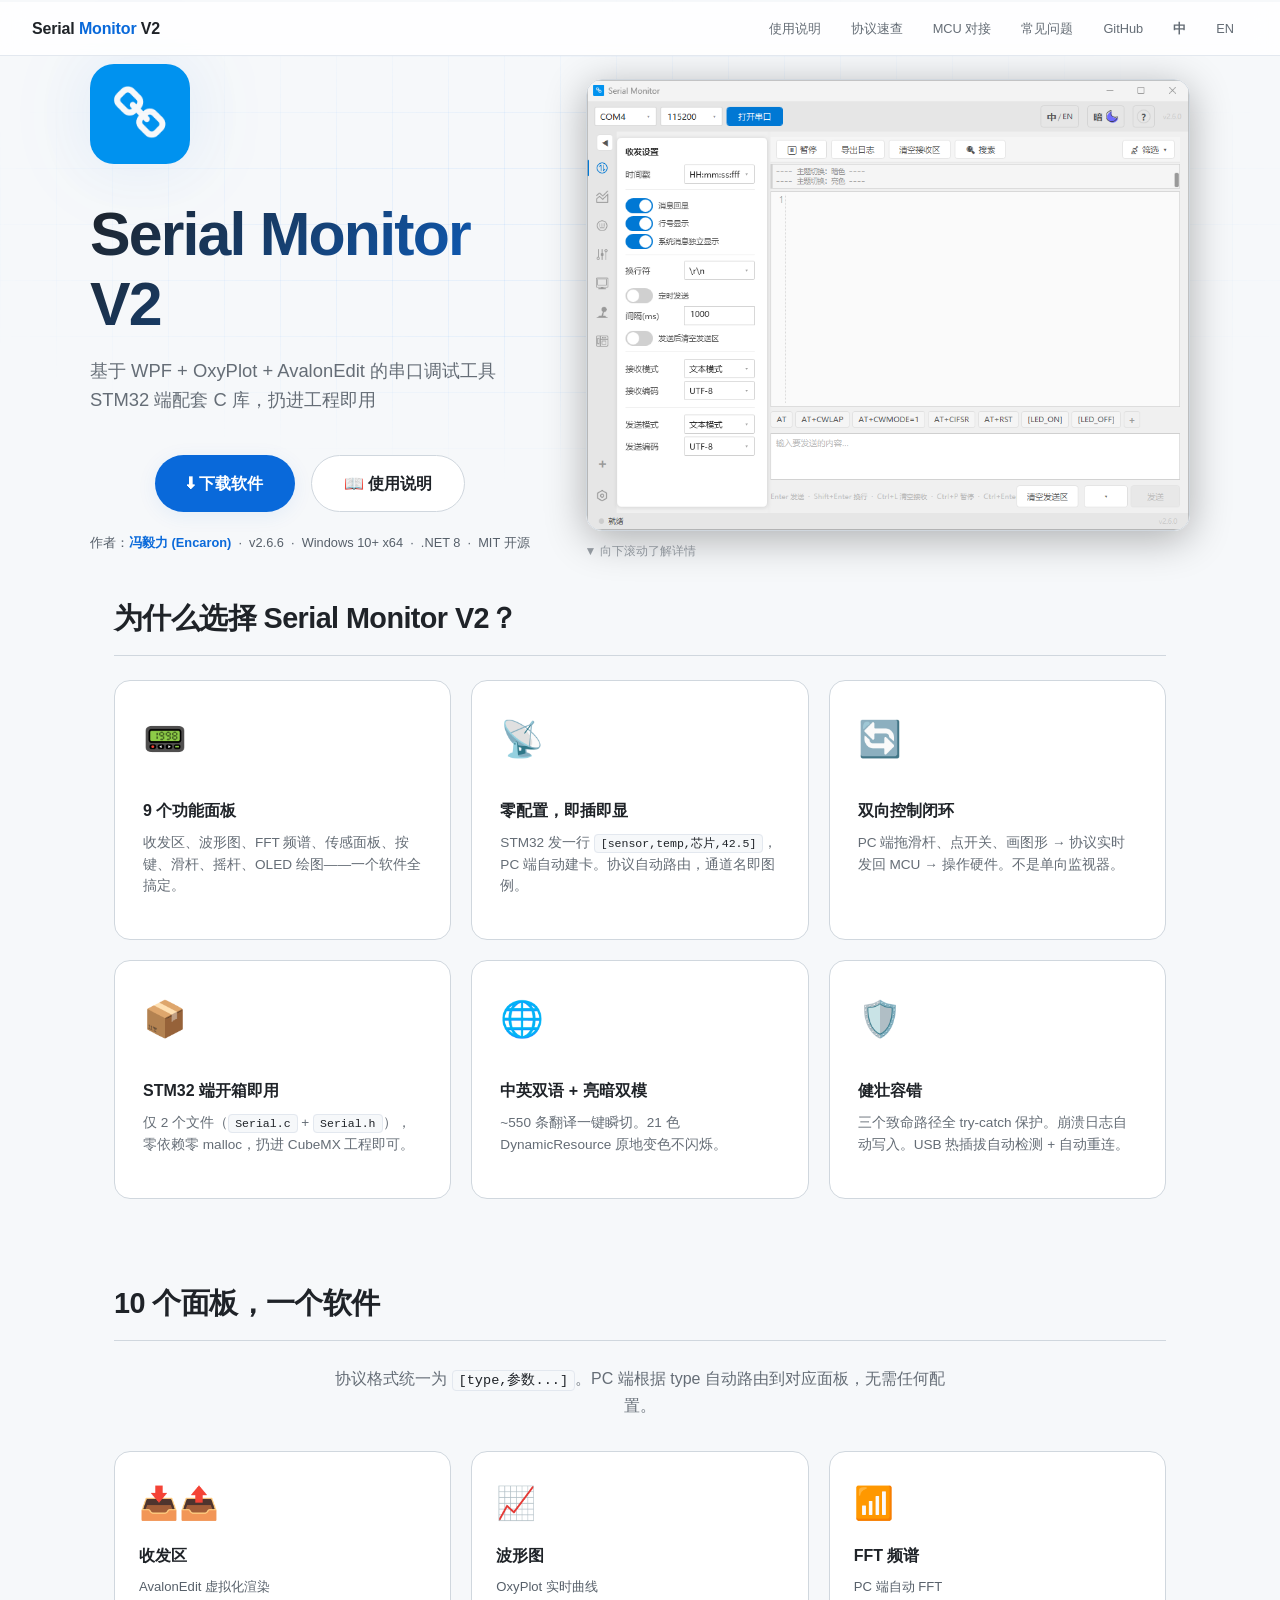
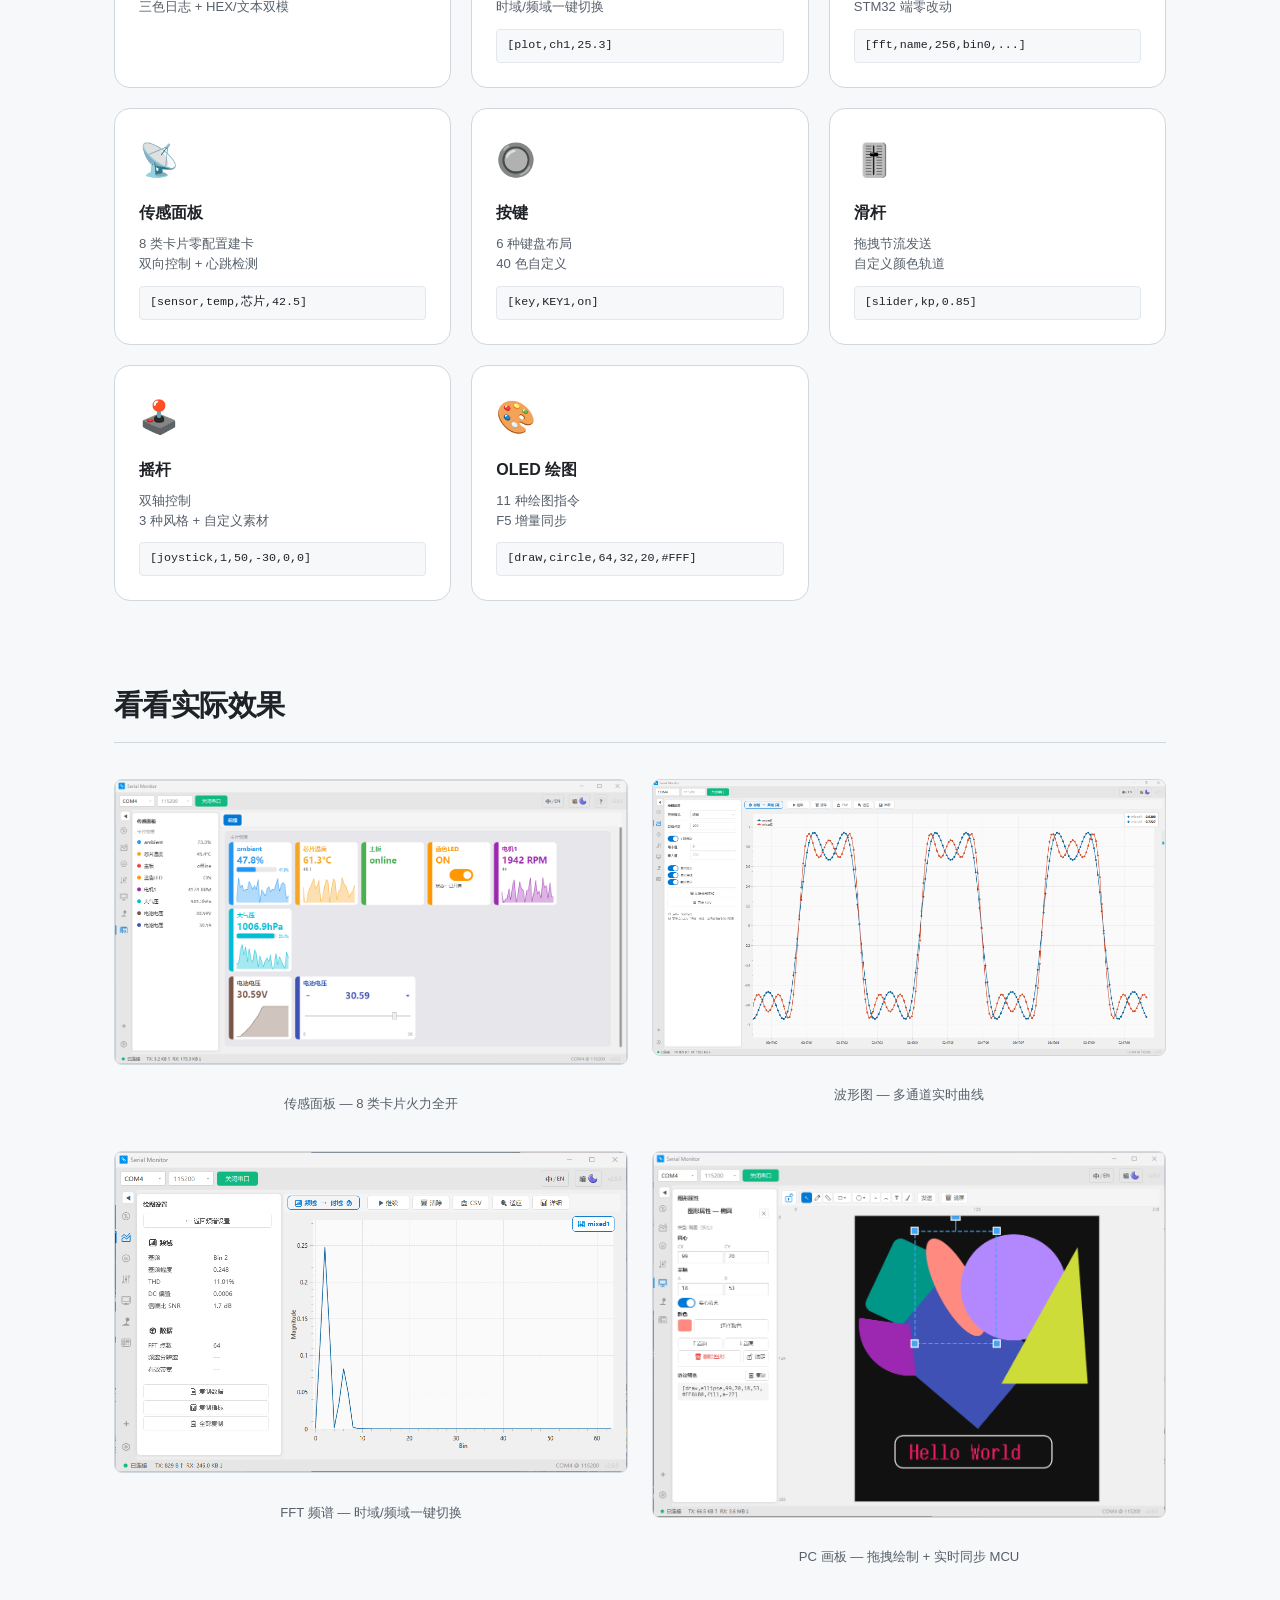
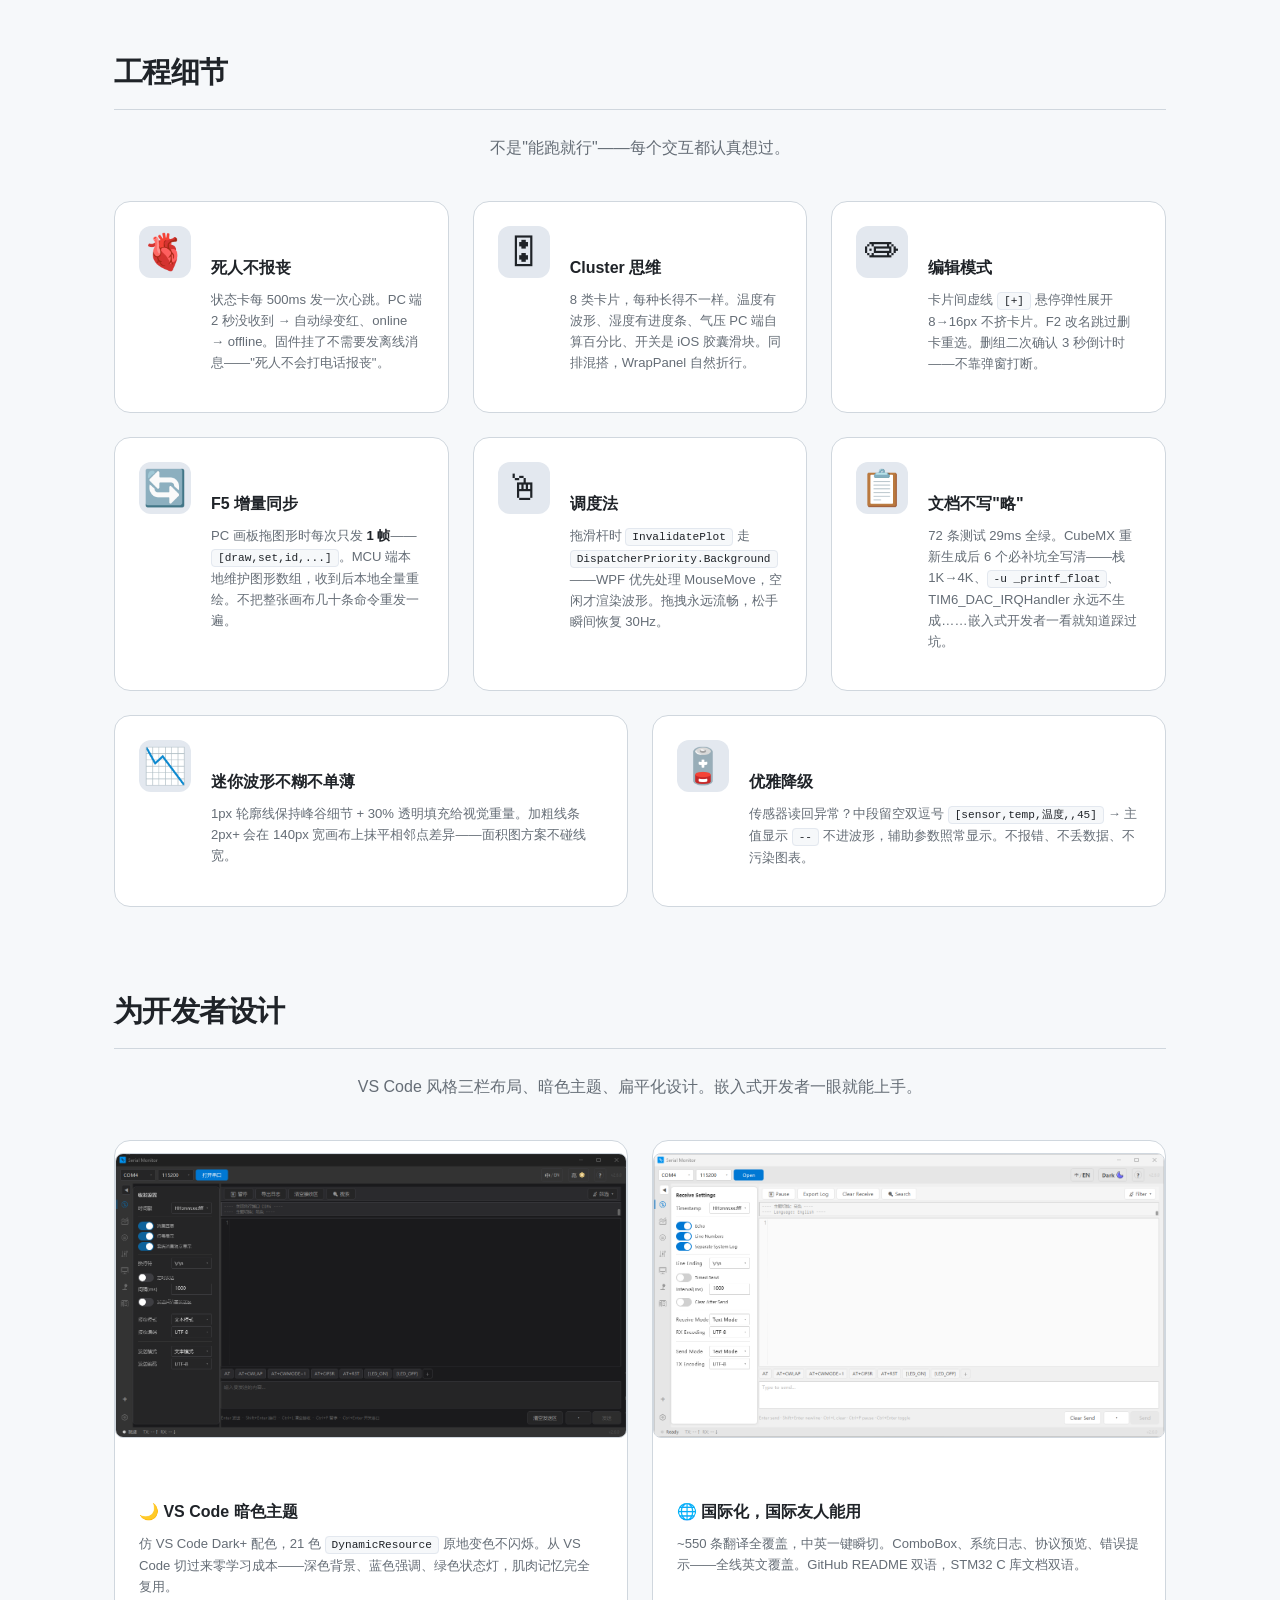
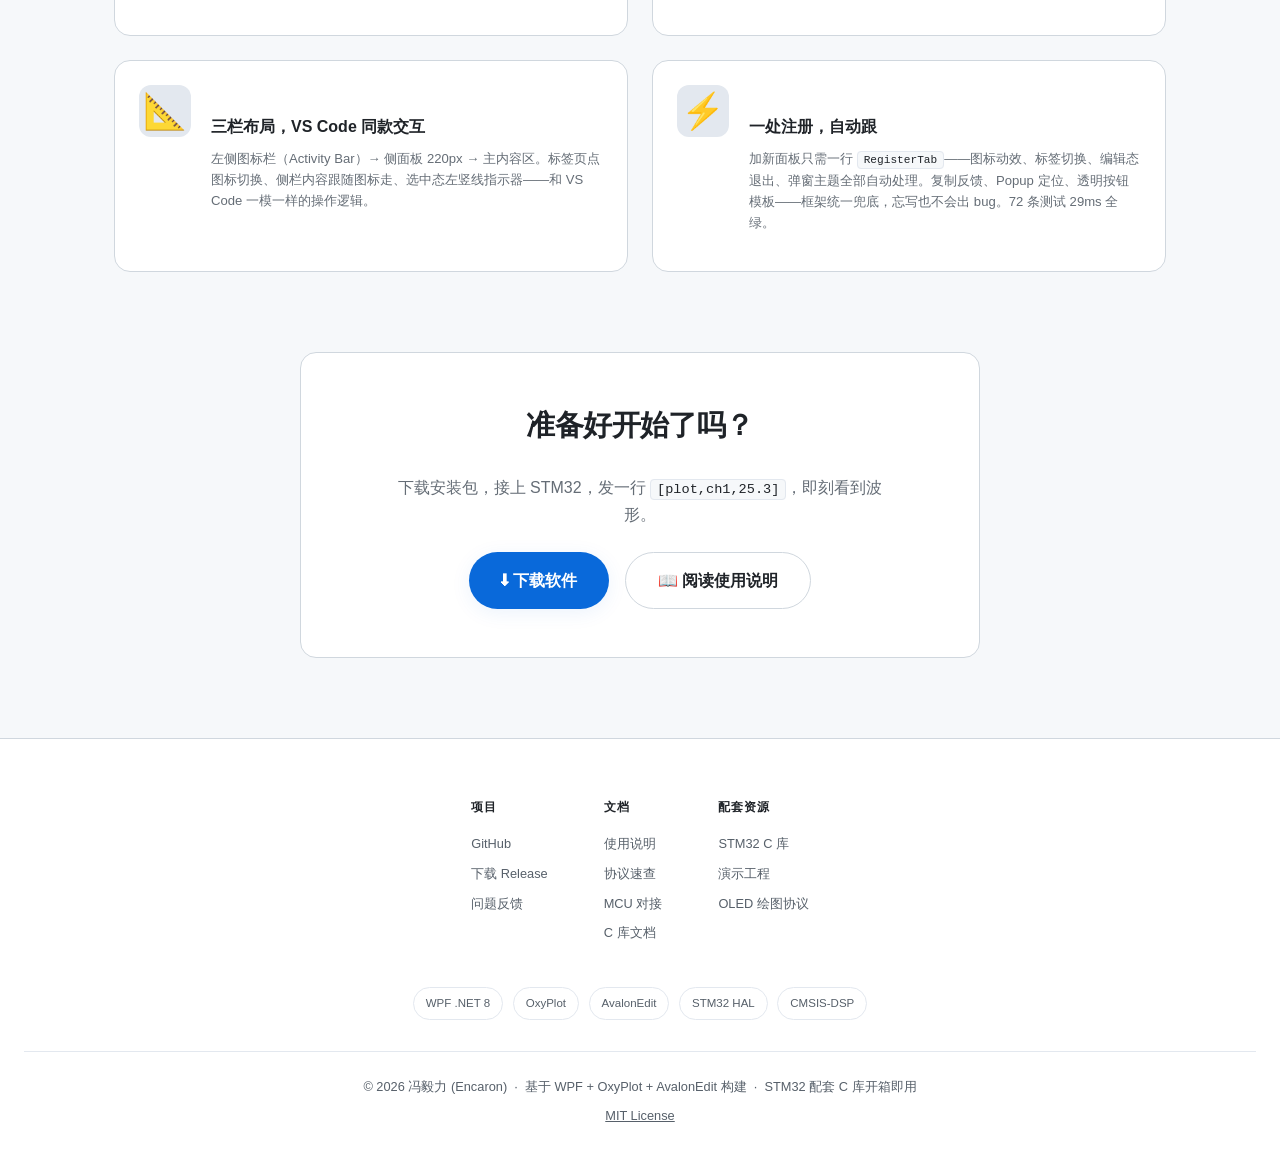
==== commit 1eb0ba32: "release: v2.6.6 — 波形图卡片 + OxyPlotTheme 归一化 + README/手册/安装包同步" ====
--- a/Serial Monitor V2/用户手册/index.html
+++ b/Serial Monitor V2/用户手册/index.html
@@ -44,7 +44,7 @@
                 </a>
             </div>
             <p class="hero-meta" data-i18n="idx-hero-version-meta">
-                作者：<strong style="color:var(--accent)">冯毅力 (Encaron)</strong> &nbsp;·&nbsp; v2.6.5 &nbsp;·&nbsp; Windows 10+ x64 &nbsp;·&nbsp; .NET 8 &nbsp;·&nbsp; MIT 开源
+                作者：<strong style="color:var(--accent)">冯毅力 (Encaron)</strong> &nbsp;·&nbsp; v2.6.6 &nbsp;·&nbsp; Windows 10+ x64 &nbsp;·&nbsp; .NET 8 &nbsp;·&nbsp; MIT 开源
             </p>
         </div>
         <div class="hero-right">
